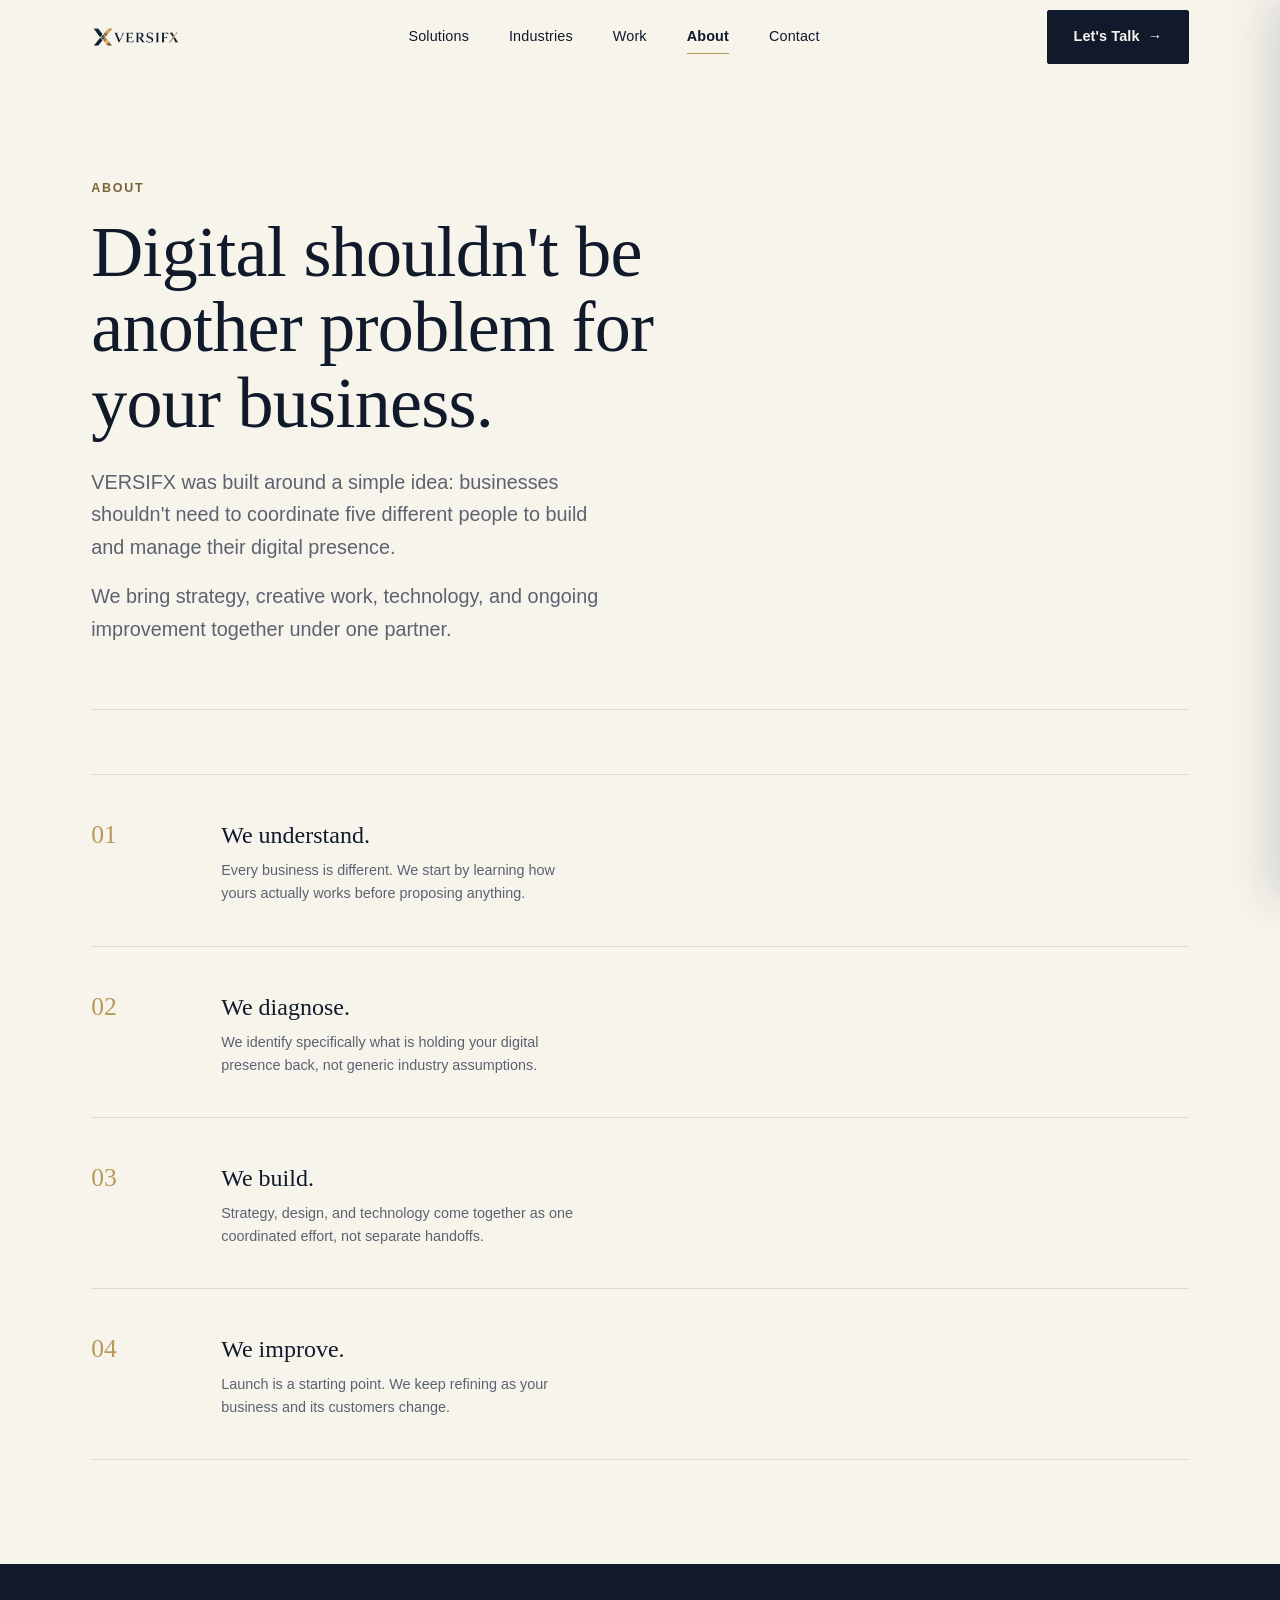
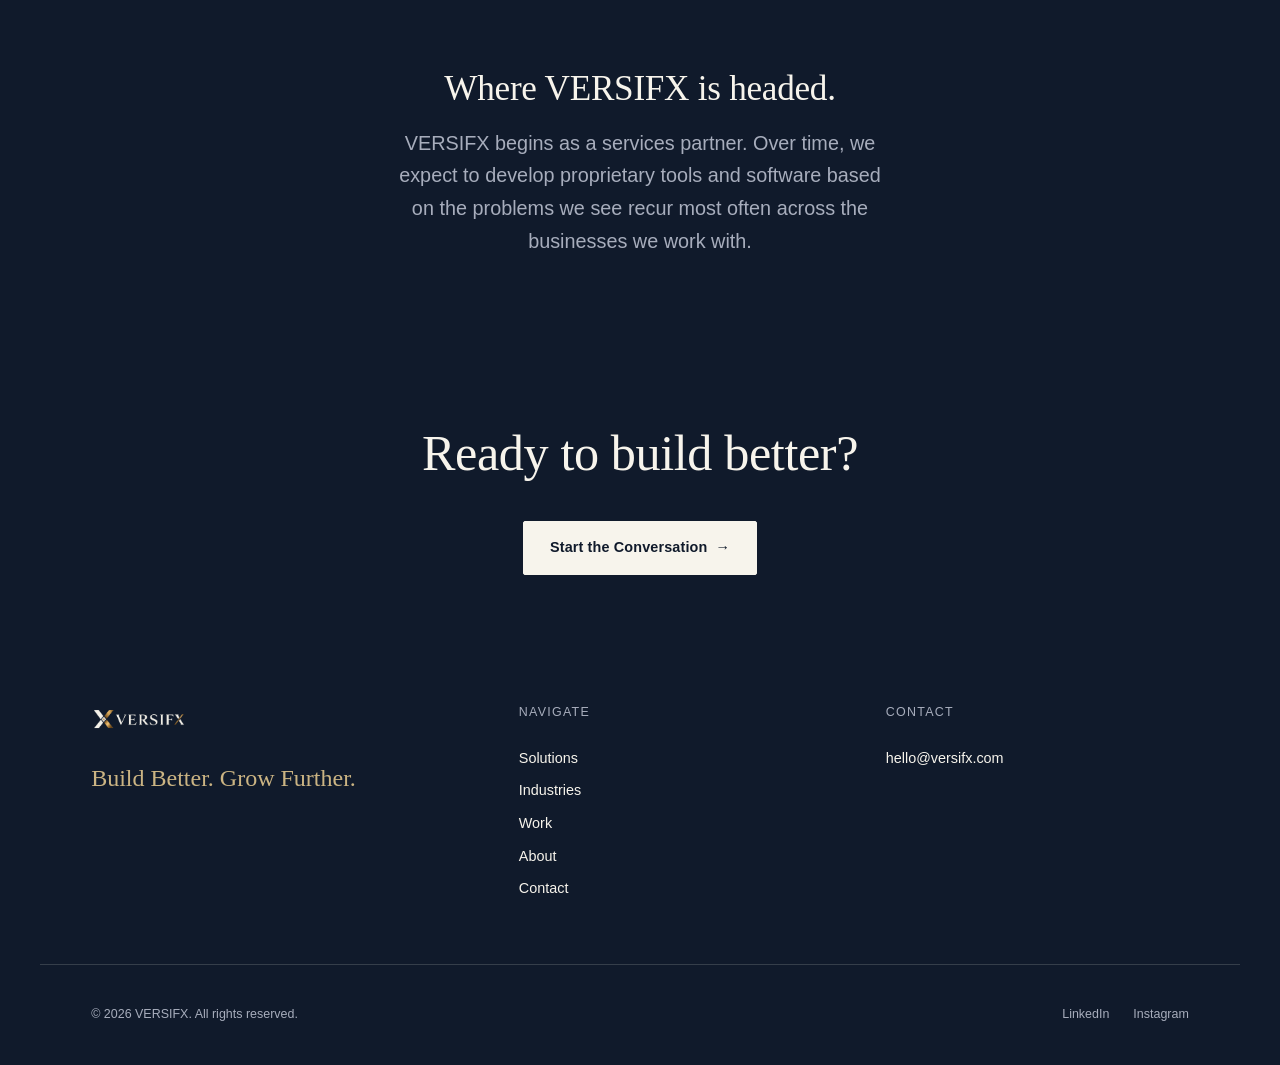
==== about.html @ a4f923c6 "mobile view logo update" ====
<!DOCTYPE html>
<html lang="en">
<head>
<meta charset="UTF-8">
<meta name="viewport" content="width=device-width, initial-scale=1.0">
<title>About — VERSIFX</title>
<meta name="description" content="VERSIFX was built around a simple idea: businesses shouldn't need to coordinate five different people to build and manage their digital presence.">
<link rel="canonical" href="https://www.versifx.com/about.html">
<meta property="og:type" content="website">
<meta property="og:title" content="About — VERSIFX">
<meta property="og:description" content="VERSIFX was built around a simple idea: businesses shouldn't need to coordinate five different people to build and manage their digital presence.">
<meta property="og:image" content="assets/logo/versifx-logo-primary.png">
<link rel="icon" href="assets/logo/favicon-512.png" type="image/png">
<link rel="preload" href="assets/fonts/Manrope-Variable.woff2" as="font" type="font/woff2" crossorigin>
<link rel="preload" href="assets/fonts/CormorantGaramond-Variable.woff2" as="font" type="font/woff2" crossorigin>
<link rel="stylesheet" href="css/global.css">
<link rel="stylesheet" href="css/components.css">
<link rel="stylesheet" href="css/responsive.css">
<script type="application/ld+json">
{
  "@context": "https://schema.org",
  "@graph": [
    {
      "@type": "Organization",
      "@id": "https://www.versifx.com/#organization",
      "name": "VERSIFX",
      "url": "https://www.versifx.com/",
      "logo": "https://www.versifx.com/assets/logo/versifx-logo-primary.png",
      "slogan": "Build Better. Grow Further.",
      "description": "VERSIFX is a digital growth and business solutions company. It helps businesses build a stronger digital presence, attract customers, and create the systems that support sustainable growth.",
      "email": "hello@versifx.com",
      "knowsAbout": [
        "Website design and development",
        "Digital branding",
        "Search visibility",
        "Lead generation",
        "Conversion optimization",
        "Digital strategy",
        "Business automation",
        "Customer systems",
        "Custom software"
      ]
    },
    {
      "@type": "BreadcrumbList",
      "itemListElement": [
        {
          "@type": "ListItem",
          "position": 1,
          "name": "Home",
          "item": "https://www.versifx.com/"
        },
        {
          "@type": "ListItem",
          "position": 2,
          "name": "About",
          "item": "https://www.versifx.com/about.html"
        }
      ]
    }
  ]
}
</script>
</head>
<body>

<a class="skip-link" href="#main">Skip to content</a>

<header class="nav">
  <div class="container nav-inner">
    <a href="index.html" class="nav-logo" aria-label="VERSIFX home">
      <img src="assets/logo/versifx-logo-transparent.png" alt="VERSIFX">
    </a>
    <nav class="nav-links" aria-label="Primary">
      <a href="solutions.html">Solutions</a>
      <a href="industries.html">Industries</a>
      <a href="work.html">Work</a>
      <a href="about.html" aria-current="page">About</a>
      <a href="contact.html">Contact</a>
    </nav>
    <div class="nav-actions">
      <a href="contact.html" class="btn btn-primary">Let's Talk <span class="btn-arrow">→</span></a>
      <button class="nav-toggle" aria-label="Open menu" aria-expanded="false" aria-controls="mobile-menu">
        <span class="nav-toggle-lines" aria-hidden="true"><span></span><span></span></span>
        <span class="nav-toggle-label">Menu</span>
      </button>
    </div>
  </div>
</header>

<div class="mobile-menu-backdrop"></div>
<div class="mobile-menu" id="mobile-menu" aria-hidden="true" inert>
  <div class="mobile-menu-top">
    <img src="assets/logo/versifx-logo-primary.png" alt="VERSIFX" style="height:24px;">
    <button class="mobile-menu-close" aria-label="Close menu">
      <svg viewBox="0 0 24 24" fill="none" stroke="currentColor" stroke-width="1.25" width="20" height="20"><line x1="5" y1="5" x2="19" y2="19"/><line x1="19" y1="5" x2="5" y2="19"/></svg>
    </button>
  </div>
  <span class="eyebrow" style="margin-top:var(--space-lg); display:block;">Navigate</span>
  <nav class="mobile-menu-links" aria-label="Mobile">
    <a href="solutions.html">Solutions</a>
    <a href="industries.html">Industries</a>
    <a href="work.html">Work</a>
    <a href="about.html">About</a>
    <a href="contact.html">Contact</a>
  </nav>
  <div class="mobile-menu-foot">hello@versifx.com</div>
</div>

<main id="main">

  <section class="section section--light" style="padding-bottom:var(--space-lg);">
    <div class="container">
      <p class="eyebrow">About</p>
      <h1 class="h1" style="margin-top:1rem; max-width:18ch;">Digital shouldn't be another problem for your business.</h1>
      <p class="lede" style="margin-top:1.5rem; font-size:var(--fs-body-lg);">VERSIFX was built around a simple idea: businesses shouldn't need to coordinate five different people to build and manage their digital presence.</p>
      <p class="lede" style="margin-top:1rem;">We bring strategy, creative work, technology, and ongoing improvement together under one partner.</p>
    </div>
  </section>

  <section class="section section--light" style="padding-top:0;" data-reveal>
    <div class="container">
      <hr class="divider" style="margin-bottom:var(--space-lg);">
      <div class="method-steps">
        <div class="method-step">
          <span class="method-step-num">01</span>
          <div>
            <div class="method-step-title">We understand.</div>
            <p class="method-step-desc">Every business is different. We start by learning how yours actually works before proposing anything.</p>
          </div>
        </div>
        <div class="method-step">
          <span class="method-step-num">02</span>
          <div>
            <div class="method-step-title">We diagnose.</div>
            <p class="method-step-desc">We identify specifically what is holding your digital presence back, not generic industry assumptions.</p>
          </div>
        </div>
        <div class="method-step">
          <span class="method-step-num">03</span>
          <div>
            <div class="method-step-title">We build.</div>
            <p class="method-step-desc">Strategy, design, and technology come together as one coordinated effort, not separate handoffs.</p>
          </div>
        </div>
        <div class="method-step">
          <span class="method-step-num">04</span>
          <div>
            <div class="method-step-title">We improve.</div>
            <p class="method-step-desc">Launch is a starting point. We keep refining as your business and its customers change.</p>
          </div>
        </div>
      </div>
    </div>
  </section>

  <section class="section section--dark" data-reveal>
    <div class="container--narrow" style="text-align:center;">
      <h2 class="h3">Where VERSIFX is headed.</h2>
      <p class="lede" style="margin-inline:auto; margin-top:1rem;">VERSIFX begins as a services partner. Over time, we expect to develop proprietary tools and software based on the problems we see recur most often across the businesses we work with.</p>
    </div>
  </section>

  <section class="cta-band" data-reveal>
    <div class="container">
      <h2 class="h2">Ready to build better?</h2>
      <div class="cta-band-actions">
        <a href="contact.html" class="btn btn-on-dark">Start the Conversation <span class="btn-arrow">→</span></a>
      </div>
    </div>
  </section>

</main>

<footer class="footer">
  <div class="container footer-top">
    <div class="footer-brand">
      <img src="assets/logo/versifx-logo-reverse.png" alt="VERSIFX">
      <p class="footer-tagline">Build Better. Grow Further.</p>
    </div>
    <div>
      <div class="footer-heading">Navigate</div>
      <nav class="footer-links" aria-label="Footer">
        <a href="solutions.html">Solutions</a>
        <a href="industries.html">Industries</a>
        <a href="work.html">Work</a>
        <a href="about.html">About</a>
        <a href="contact.html">Contact</a>
      </nav>
    </div>
    <div>
      <div class="footer-heading">Contact</div>
      <div class="footer-links">
        <a href="mailto:hello@versifx.com">hello@versifx.com</a>
      </div>
    </div>
  </div>
  <div class="container footer-bottom">
    <span>© <span data-year>2026</span> VERSIFX. All rights reserved.</span>
    <div class="footer-social">
      <span aria-hidden="true">LinkedIn</span>
      <span aria-hidden="true">Instagram</span>
    </div>
  </div>
</footer>

<script src="js/main.js"></script>
</body>
</html>
---- css/global.css ----
/* =========================================================
   VERSIFX — GLOBAL DESIGN SYSTEM
   ========================================================= */

/* ---------------------------------------------------------
   TYPE
   Cormorant Garamond + Manrope load via the Google Fonts
   <link> already placed in the <head> of every page.

   NOTE: this file previously declared local @font-face rules
   pointing at assets/fonts/*.woff2, but those files were never
   added to the repo (404) — and because those rules were
   declared AFTER the Google Fonts <link>, they silently won
   the font match and broke both typefaces sitewide (falling
   back to Times New Roman / system sans). Removed until real
   self-hosted font files are added — see README "Before going
   live" checklist.
   --------------------------------------------------------- */

:root {
  /* ---- Brand color system ---- */
  --color-navy: #101A2B;
  --color-navy-soft: #17233A;
  --color-ivory: #F7F4EC;
  --color-charcoal: #252A31;
  --color-stone: #DDD8CC;
  --color-gold: #B79A5B;
  --color-gold-soft: #CBB483;
  /* Deeper gold for text/icons/UI accents on light backgrounds — the base
     --color-gold reads clearly on navy (6.5:1) but falls to ~2.5:1 on
     ivory/stone, below WCAG AA. Use this any time gold sits on a light
     section; --color-gold remains correct for dark sections. */
  --color-gold-ink: #786335;
  --color-white: #FFFFFF;

  /* ---- Functional aliases ---- */
  --bg-page: var(--color-ivory);
  --bg-inverse: var(--color-navy);
  --text-primary: var(--color-navy);
  --text-inverse: var(--color-ivory);
  --text-muted: #5B6270;
  --text-muted-inverse: #A7ADBC;
  --border-soft: rgba(16, 26, 43, 0.12);
  --border-inverse: rgba(247, 244, 236, 0.16);

  /* ---- Typography ---- */
  --font-display: "Cormorant Garamond", "Times New Roman", serif;
  --font-ui: "Manrope", -apple-system, BlinkMacSystemFont, "Segoe UI", sans-serif;

  /* ---- Type scale ---- */
  --fs-2xl: clamp(2.75rem, 2.1rem + 3vw, 5rem);
  --fs-xl: clamp(2.1rem, 1.7rem + 1.8vw, 3.4rem);
  --fs-lg: clamp(1.65rem, 1.4rem + 1vw, 2.35rem);
  --fs-md: clamp(1.25rem, 1.1rem + 0.5vw, 1.55rem);
  --fs-body-lg: clamp(1.08rem, 1rem + 0.3vw, 1.25rem);
  --fs-body: 1rem;
  --fs-sm: 0.9rem;
  --fs-xs: 0.78rem;

  /* ---- Spacing scale ---- */
  --space-3xs: 0.375rem;
  --space-2xs: 0.625rem;
  --space-xs: 1rem;
  --space-sm: 1.5rem;
  --space-md: 2.5rem;
  --space-lg: 4rem;
  --space-xl: 6.5rem;
  --space-2xl: 9rem;

  /* ---- Layout ---- */
  --container-max: 1200px;
  --container-narrow: 760px;
  --container-pad: clamp(1.5rem, 4vw, 3.5rem);

  /* ---- Radius & borders ---- */
  --radius-sm: 2px;
  --radius-md: 4px;
  --border-thin: 1px solid var(--border-soft);

  /* ---- Motion ---- */
  --ease-standard: cubic-bezier(0.22, 0.61, 0.36, 1);
  --duration-fast: 180ms;
  --duration-med: 420ms;
  --duration-slow: 700ms;
}

/* =========================================================
   RESET
   ========================================================= */

*, *::before, *::after { box-sizing: border-box; }

html {
  -webkit-text-size-adjust: 100%;
  scroll-behavior: smooth;
}

@media (prefers-reduced-motion: reduce) {
  html { scroll-behavior: auto; }
  *, *::before, *::after {
    animation-duration: 0.001ms !important;
    animation-iteration-count: 1 !important;
    transition-duration: 0.001ms !important;
    scroll-behavior: auto !important;
  }
}

body {
  margin: 0;
  background: var(--bg-page);
  color: var(--text-primary);
  font-family: var(--font-ui);
  font-size: var(--fs-body);
  line-height: 1.6;
  -webkit-font-smoothing: antialiased;
  overflow-x: hidden;
}

img, svg { display: block; max-width: 100%; }

a { color: inherit; text-decoration: none; }

ul, ol { margin: 0; padding: 0; list-style: none; }

button { font-family: inherit; cursor: pointer; }

input, textarea, select { font-family: inherit; font-size: inherit; }

h1, h2, h3, h4, h5, h6 { margin: 0; font-weight: 500; }

p { margin: 0; }

/* Visible keyboard focus */
a:focus-visible,
button:focus-visible,
input:focus-visible,
textarea:focus-visible,
select:focus-visible {
  outline: 2px solid var(--color-gold-ink);
  outline-offset: 3px;
}

.section--dark :focus-visible,
.footer :focus-visible,
.mobile-menu :focus-visible,
.cta-band :focus-visible {
  outline-color: var(--color-gold);
}

/* Skip link */
.skip-link {
  position: absolute;
  left: -9999px;
  top: 0;
  z-index: 999;
  background: var(--color-navy);
  color: var(--color-ivory);
  padding: 0.75rem 1.25rem;
  font-family: var(--font-ui);
  font-size: var(--fs-sm);
}
.skip-link:focus {
  left: var(--space-xs);
  top: var(--space-xs);
}

/* =========================================================
   TYPOGRAPHY UTILITIES
   ========================================================= */

.font-display {
  font-family: var(--font-display);
  font-weight: 500;
  letter-spacing: 0.005em;
}

.eyebrow {
  font-family: var(--font-ui);
  font-size: var(--fs-xs);
  font-weight: 600;
  letter-spacing: 0.14em;
  text-transform: uppercase;
  color: var(--color-gold-ink);
}

.section--dark .eyebrow { color: var(--color-gold); }

h1, .h1 {
  font-family: var(--font-display);
  font-weight: 500;
  font-size: var(--fs-2xl);
  line-height: 1.05;
  letter-spacing: -0.01em;
}

h2, .h2 {
  font-family: var(--font-display);
  font-weight: 500;
  font-size: var(--fs-xl);
  line-height: 1.1;
  letter-spacing: -0.008em;
}

h3, .h3 {
  font-family: var(--font-display);
  font-weight: 500;
  font-size: var(--fs-lg);
  line-height: 1.2;
}

h4, .h4 {
  font-family: var(--font-ui);
  font-weight: 700;
  font-size: var(--fs-body);
  letter-spacing: 0.01em;
}

.lede {
  font-size: var(--fs-body-lg);
  color: var(--text-muted);
  max-width: 46ch;
  line-height: 1.65;
}

.section--dark .lede { color: var(--text-muted-inverse); }

/* =========================================================
   LAYOUT PRIMITIVES
   ========================================================= */

.container {
  max-width: var(--container-max);
  margin-inline: auto;
  padding-inline: var(--container-pad);
}

.container--narrow {
  max-width: var(--container-narrow);
  margin-inline: auto;
  padding-inline: var(--container-pad);
}

.section {
  padding-block: var(--space-xl);
}

.section--tight { padding-block: var(--space-lg); }

.section--light {
  background: var(--color-ivory);
  color: var(--color-navy);
}

.section--dark {
  background: var(--color-navy);
  color: var(--color-ivory);
}

.section--stone {
  background: var(--color-stone);
  color: var(--color-navy);
}

.section-head {
  max-width: 640px;
  margin-bottom: var(--space-lg);
}

.section-head--center {
  margin-inline: auto;
  text-align: center;
}

.divider {
  border: none;
  border-top: 1px solid var(--border-soft);
  margin: 0;
}

.section--dark .divider,
.section--dark .divider-hr { border-top-color: var(--border-inverse); }

/* Grid helpers */
.grid {
  display: grid;
  gap: var(--space-md);
}

.grid-2 { grid-template-columns: repeat(2, 1fr); }
.grid-3 { grid-template-columns: repeat(3, 1fr); }
.grid-6 { grid-template-columns: repeat(6, 1fr); }

@media (max-width: 900px) {
  .grid-3 { grid-template-columns: repeat(2, 1fr); }
  .grid-6 { grid-template-columns: repeat(3, 1fr); }
}

@media (max-width: 620px) {
  .grid-2, .grid-3, .grid-6 { grid-template-columns: 1fr; }
}

/* Scroll reveal */
[data-reveal] {
  opacity: 0;
  transform: translateY(14px);
  transition: opacity var(--duration-slow) var(--ease-standard),
              transform var(--duration-slow) var(--ease-standard);
}
[data-reveal].is-visible {
  opacity: 1;
  transform: translateY(0);
}

/* Visually hidden (a11y) */
.visually-hidden {
  position: absolute;
  width: 1px; height: 1px;
  padding: 0; margin: -1px;
  overflow: hidden;
  clip: rect(0,0,0,0);
  white-space: nowrap;
  border: 0;
}
---- css/components.css ----
/* =========================================================
   VERSIFX — COMPONENTS
   ========================================================= */

/* ---------------------------------------------------------
   NAVIGATION
   --------------------------------------------------------- */

.nav {
  position: sticky;
  top: 0;
  z-index: 100;
  background: rgba(247, 244, 236, 0.92);
  backdrop-filter: blur(10px);
  border-bottom: 1px solid transparent;
  transition: border-color var(--duration-fast) var(--ease-standard),
              box-shadow var(--duration-fast) var(--ease-standard);
}

.nav.is-scrolled {
  border-bottom-color: var(--border-soft);
  box-shadow: 0 8px 24px -20px rgba(16, 26, 43, 0.4);
}

.nav-inner {
  display: flex;
  align-items: center;
  justify-content: space-between;
  padding-block: var(--space-2xs);
}

.nav-logo {
  display: flex;
  align-items: center;
  gap: 0.6rem;
}

.nav-logo img {
  height: 30px;
  width: auto;
}

.nav-links {
  display: flex;
  align-items: center;
  gap: var(--space-md);
}

.nav-links a {
  font-size: var(--fs-sm);
  font-weight: 500;
  letter-spacing: 0.01em;
  color: var(--text-primary);
  position: relative;
  padding-block: 0.3rem;
}

.nav-links a::after {
  content: "";
  position: absolute;
  left: 0; right: 100%;
  bottom: -1px;
  height: 1px;
  background: var(--color-gold);
  transition: right var(--duration-med) var(--ease-standard);
}

.nav-links a:hover::after,
.nav-links a[aria-current="page"]::after {
  right: 0;
}

.nav-links a[aria-current="page"] { color: var(--color-navy); font-weight: 700; }

.nav-actions { display: flex; align-items: center; gap: var(--space-sm); }

.nav-toggle {
  display: none;
  align-items: center;
  gap: 0.55rem;
  background: none;
  border: none;
  padding: 0.4rem 0.2rem;
  color: var(--color-navy);
}

.nav-toggle-lines {
  display: inline-flex;
  flex-direction: column;
  justify-content: center;
  gap: 6px;
  width: 20px;
}

.nav-toggle-lines span {
  display: block;
  height: 1.5px;
  background: currentColor;
  transition: transform var(--duration-med) var(--ease-standard);
}

.nav-toggle[aria-expanded="true"] .nav-toggle-lines span:first-child {
  transform: translateY(3.75px) rotate(45deg);
}
.nav-toggle[aria-expanded="true"] .nav-toggle-lines span:last-child {
  transform: translateY(-3.75px) rotate(-45deg);
}

.nav-toggle-label {
  font-family: var(--font-ui);
  font-size: var(--fs-xs);
  font-weight: 600;
  letter-spacing: 0.12em;
  text-transform: uppercase;
}

.mobile-menu-backdrop {
  position: fixed;
  inset: 0;
  z-index: 190;
  background: rgba(16, 26, 43, 0.4);
  opacity: 0;
  pointer-events: none;
  transition: opacity var(--duration-med) var(--ease-standard);
}

.mobile-menu-backdrop.is-open {
  opacity: 1;
  pointer-events: auto;
}

.mobile-menu {
  display: flex;
  flex-direction: column;
  position: fixed;
  top: 0;
  right: 0;
  bottom: 0;
  width: min(84vw, 380px);
  z-index: 200;
  background: var(--color-ivory);
  color: var(--color-navy);
  padding: var(--space-md) var(--space-sm);
  box-shadow: -12px 0 40px rgba(16, 26, 43, 0.14);
  transform: translateX(100%);
  transition: transform var(--duration-med) var(--ease-standard);
}

.mobile-menu.is-open { transform: translateX(0); }

.mobile-menu-top {
  display: flex;
  align-items: center;
  justify-content: space-between;
}

.mobile-menu-top img { height: 24px; }

.mobile-menu-close {
  background: none;
  border: none;
  color: var(--color-navy);
  padding: 0.4rem;
}

.mobile-menu-links {
  display: flex;
  flex-direction: column;
  margin-top: var(--space-xs);
}

.mobile-menu-links a {
  font-family: var(--font-display);
  font-size: 1.6rem;
  font-weight: 500;
  padding-block: var(--space-2xs) var(--space-sm);
  border-bottom: var(--border-thin);
}

.mobile-menu-links a:last-child { border-bottom: none; }

.mobile-menu-foot {
  margin-top: auto;
  padding-top: var(--space-md);
  border-top: 1px solid var(--border-soft);
  font-size: var(--fs-sm);
  color: var(--text-muted);
}

/* ---------------------------------------------------------
   BUTTONS
   --------------------------------------------------------- */

.btn {
  display: inline-flex;
  align-items: center;
  gap: 0.5rem;
  padding: 0.9rem 1.6rem;
  font-size: var(--fs-sm);
  font-weight: 600;
  letter-spacing: 0.01em;
  border-radius: var(--radius-sm);
  border: 1px solid transparent;
  transition: transform var(--duration-fast) var(--ease-standard),
              background var(--duration-fast) var(--ease-standard),
              color var(--duration-fast) var(--ease-standard),
              border-color var(--duration-fast) var(--ease-standard);
  white-space: nowrap;
}

.btn:hover { transform: translateY(-1px); }

.btn-arrow {
  transition: transform var(--duration-fast) var(--ease-standard);
}
.btn:hover .btn-arrow { transform: translateX(3px); }

.btn-primary {
  background: var(--color-navy);
  color: var(--color-ivory);
  border-color: var(--color-navy);
}
.btn-primary:hover { background: var(--color-navy-soft); }

.btn-secondary {
  background: transparent;
  color: var(--color-navy);
  border-color: var(--color-navy);
}
.btn-secondary:hover { background: var(--color-navy); color: var(--color-ivory); }

.btn-on-dark {
  background: var(--color-ivory);
  color: var(--color-navy);
  border-color: var(--color-ivory);
}
.btn-on-dark:hover { background: var(--color-gold-soft); border-color: var(--color-gold-soft); }

.btn-ghost-on-dark {
  background: transparent;
  color: var(--color-ivory);
  border-color: var(--border-inverse);
}
.btn-ghost-on-dark:hover { border-color: var(--color-gold); color: var(--color-gold-soft); }

/* ---------------------------------------------------------
   BADGES / LABELS
   --------------------------------------------------------- */

.badge {
  display: inline-block;
  font-size: var(--fs-xs);
  font-weight: 700;
  letter-spacing: 0.09em;
  text-transform: uppercase;
  padding: 0.35rem 0.7rem;
  border: 1px solid var(--color-gold-ink);
  color: var(--color-navy);
  border-radius: var(--radius-sm);
}

.badge--concept {
  border-color: var(--color-gold-ink);
  color: var(--color-gold-ink);
  background: rgba(183, 154, 91, 0.08);
}

/* ---------------------------------------------------------
   CARDS
   --------------------------------------------------------- */

.card {
  padding: var(--space-md);
  border: var(--border-thin);
  background: var(--color-ivory);
  transition: border-color var(--duration-fast) var(--ease-standard);
}

.card:hover { border-color: var(--color-gold-ink); }

.card-index {
  font-family: var(--font-display);
  font-size: 1.6rem;
  color: var(--color-gold-ink);
  margin-bottom: var(--space-sm);
}

.service-card { display: flex; flex-direction: column; gap: 0.75rem; }

.service-card ul { display: flex; flex-direction: column; gap: 0.4rem; margin-top: 0.5rem; }

.service-card li {
  font-size: var(--fs-sm);
  color: var(--text-muted);
  padding-left: 1rem;
  position: relative;
}

.service-card li::before {
  content: "";
  position: absolute;
  left: 0; top: 0.55em;
  width: 5px; height: 1px;
  background: var(--color-gold);
}

.industry-card {
  padding: var(--space-lg) var(--space-md);
  border: var(--border-thin);
  display: flex;
  align-items: center;
  gap: var(--space-sm);
  transition: background var(--duration-fast) var(--ease-standard);
}

.industry-card:hover { background: rgba(183, 154, 91, 0.06); }

.industry-card-mark {
  width: 12px;
  height: 12px;
  border: 1.5px solid var(--color-gold);
  transform: rotate(45deg);
  flex-shrink: 0;
  transition: background var(--duration-fast) var(--ease-standard);
}

.industry-card:hover .industry-card-mark { background: var(--color-gold); }

.industry-card-name { font-family: var(--font-display); font-size: 1.6rem; flex: 1; }

.industry-card-arrow { color: var(--color-gold); transition: transform var(--duration-fast) var(--ease-standard); }

.industry-card:hover .industry-card-arrow { transform: translateX(3px); }

.work-head {
  display: flex;
  align-items: flex-end;
  justify-content: space-between;
  gap: var(--space-sm);
  max-width: none;
}

.hero-grid {
  display: grid;
  grid-template-columns: 1.1fr 0.9fr;
  gap: var(--space-lg);
  align-items: center;
}

.contact-grid {
  grid-template-columns: 1fr 1fr;
  gap: var(--space-lg);
  align-items: start;
}

.work-detail-grid {
  grid-template-columns: 1fr 1fr;
  gap: var(--space-lg);
  align-items: start;
}

/* Portfolio / work cards */
.work-card {
  border: var(--border-thin);
  overflow: hidden;
  display: flex;
  flex-direction: column;
}

/* Placeholder imagery treatment — stands in for photography that has not
   been shot yet. Built from the brand's own V/X geometry (mark watermark +
   diamond corner accent) rather than a flat block, so an empty slot still
   reads as intentional. Swap for a real photograph by replacing this
   background with an <img>; see README "Imagery placeholder & photography
   guidelines" for exact aspect ratio, crop, and treatment rules per slot. */
.work-card-media {
  aspect-ratio: 16 / 10;
  background: linear-gradient(135deg, var(--color-navy) 0%, var(--color-navy-soft) 55%, var(--color-charcoal) 100%);
  position: relative;
  overflow: hidden;
  display: flex;
  align-items: flex-end;
  padding: var(--space-sm);
}

.work-card-media::before {
  content: "";
  position: absolute;
  inset: 0;
  background-image: url("../assets/logo/versifx-mark-reverse.png");
  background-repeat: no-repeat;
  background-position: 112% 60%;
  background-size: 58% auto;
  opacity: 0.16;
  z-index: 0;
}

.work-card-media::after {
  content: "";
  position: absolute;
  left: var(--space-sm);
  top: var(--space-sm);
  width: 12px;
  height: 12px;
  border: 1.5px solid rgba(203, 180, 131, 0.55);
  transform: rotate(45deg);
  z-index: 0;
}

.work-card-media .badge--concept {
  position: relative;
  z-index: 1;
  background: rgba(247, 244, 236, 0.95);
}

.work-card-body {
  padding: var(--space-md);
  display: flex;
  flex-direction: column;
  gap: 0.6rem;
}

.work-card-tag {
  font-size: var(--fs-xs);
  letter-spacing: 0.08em;
  text-transform: uppercase;
  color: var(--text-muted);
}

/* Problem grid items */
.problem-item {
  padding: var(--space-sm) 0;
  border-top: var(--border-thin);
  font-size: var(--fs-body-lg);
  font-family: var(--font-display);
}

.problem-item:last-child { border-bottom: var(--border-thin); }

/* Pillars */
.pillar {
  display: grid;
  grid-template-columns: 0.9fr 1.1fr;
  gap: var(--space-lg);
  align-items: start;
  padding-block: var(--space-lg);
}

.pillar:not(:last-child) { border-bottom: var(--border-thin); }

.pillar-label { color: var(--color-gold); font-size: var(--fs-xs); letter-spacing: 0.14em; text-transform: uppercase; font-weight: 700; }

.pillar-title { margin-top: 0.4rem; }

.pillar-claim { font-family: var(--font-display); font-size: var(--fs-md); margin-top: var(--space-xs); max-width: 22ch; }

.pillar-services {
  display: grid;
  grid-template-columns: repeat(2, 1fr);
  gap: 0.75rem 1.5rem;
}

.pillar-services li {
  font-size: var(--fs-sm);
  padding: 0.6rem 0;
  border-top: var(--border-thin);
  color: var(--text-muted);
}

/* Method steps */
.method-steps { display: flex; flex-direction: column; }

.method-step {
  display: grid;
  grid-template-columns: 90px 1fr;
  gap: var(--space-md);
  padding-block: var(--space-md);
  border-top: var(--border-thin);
  align-items: baseline;
}

.method-step:last-child { border-bottom: var(--border-thin); }

.method-step-num {
  font-family: var(--font-display);
  font-size: 1.6rem;
  color: var(--color-gold);
}

.method-step-title { font-family: var(--font-display); font-size: var(--fs-md); margin-bottom: 0.3rem; }

.method-step-desc { color: var(--text-muted-inverse); font-size: var(--fs-sm); max-width: 46ch; }

.section--light .method-step-desc { color: var(--text-muted); }

/* Principles (why versifx) */
.principle {
  padding-top: var(--space-sm);
  border-top: var(--border-thin);
}

.principle-title { margin-bottom: 0.5rem; }

.principle-desc { color: var(--text-muted); font-size: var(--fs-sm); max-width: 40ch; }

/* ---------------------------------------------------------
   CTA BAND
   --------------------------------------------------------- */

.cta-band {
  background: var(--color-navy);
  color: var(--color-ivory);
  padding-block: var(--space-lg);
  text-align: center;
}

.cta-band .h2 { max-width: 20ch; margin-inline: auto; }

.cta-band-actions {
  margin-top: var(--space-md);
  display: flex;
  justify-content: center;
  gap: var(--space-sm);
}

/* ---------------------------------------------------------
   FORMS
   --------------------------------------------------------- */

.form-row { display: grid; gap: var(--space-sm); }

.form-row--split { grid-template-columns: 1fr 1fr; }

.field { display: flex; flex-direction: column; gap: 0.5rem; margin-bottom: var(--space-sm); }

.field label {
  font-size: var(--fs-xs);
  letter-spacing: 0.08em;
  text-transform: uppercase;
  font-weight: 700;
  color: var(--text-muted);
}

.field input,
.field select,
.field textarea {
  background: transparent;
  border: none;
  border-bottom: 1px solid var(--border-soft);
  padding: 0.7rem 0.1rem;
  color: var(--text-primary);
  transition: border-color var(--duration-fast) var(--ease-standard);
}

.field input:focus,
.field select:focus,
.field textarea:focus {
  border-bottom-color: var(--color-gold);
  outline: none;
}

.field textarea { resize: vertical; min-height: 110px; }

.form-note { font-size: var(--fs-xs); color: var(--text-muted); margin-top: var(--space-sm); }

/* ---------------------------------------------------------
   FOOTER
   --------------------------------------------------------- */

.footer {
  background: var(--color-navy);
  color: var(--color-ivory);
  padding-block: var(--space-lg) var(--space-md);
}

.footer-top {
  display: grid;
  grid-template-columns: 1.2fr 1fr 1fr;
  gap: var(--space-lg);
  padding-bottom: var(--space-lg);
  border-bottom: 1px solid var(--border-inverse);
}

.footer-brand img { height: 32px; margin-bottom: var(--space-sm); }

.footer-tagline {
  font-family: var(--font-display);
  font-size: var(--fs-md);
  color: var(--color-gold-soft);
  max-width: 24ch;
}

.footer-heading {
  font-size: var(--fs-xs);
  letter-spacing: 0.1em;
  text-transform: uppercase;
  color: var(--text-muted-inverse);
  margin-bottom: var(--space-sm);
}

.footer-links { display: flex; flex-direction: column; gap: 0.6rem; }

.footer-links a { font-size: var(--fs-sm); color: var(--color-ivory); }
.footer-links a:hover { color: var(--color-gold-soft); }

.footer-bottom {
  display: flex;
  align-items: center;
  justify-content: space-between;
  padding-top: var(--space-md);
  font-size: var(--fs-xs);
  color: var(--text-muted-inverse);
}

.footer-social { display: flex; gap: var(--space-sm); }

/* ---------------------------------------------------------
   VX MOTIF (subtle brand geometry)
   --------------------------------------------------------- */

.vx-motif {
  position: absolute;
  pointer-events: none;
  opacity: 0.5;
}

.vx-diamond {
  width: 10px; height: 10px;
  border: 1px solid var(--color-gold);
  transform: rotate(45deg);
}
/* ---------------------------------------------------------
   FAQ (AEO-friendly, native <details>/<summary>, no JS)
   --------------------------------------------------------- */

.faq-list {
  border-top: var(--border-thin);
}

.faq-item {
  border-bottom: var(--border-thin);
  padding-block: var(--space-sm);
}

.faq-item summary {
  cursor: pointer;
  list-style: none;
  display: flex;
  align-items: center;
  justify-content: space-between;
  gap: var(--space-sm);
}

.faq-item summary::-webkit-details-marker { display: none; }

.faq-item summary::after {
  content: "+";
  flex-shrink: 0;
  font-family: var(--font-ui);
  font-weight: 400;
  font-size: 1.4rem;
  color: var(--color-gold-ink);
  transition: transform var(--duration-fast) var(--ease-standard);
}

.faq-item[open] summary::after {
  content: "−";
}

.faq-item summary:focus-visible {
  outline: 2px solid var(--color-gold-ink);
  outline-offset: 4px;
}
---- css/responsive.css ----
/* =========================================================
   VERSIFX — RESPONSIVE
   ========================================================= */

/* ---------- Laptop / small desktop ---------- */
@media (max-width: 1080px) {
  :root {
    --space-xl: 5rem;
    --space-2xl: 6.5rem;
  }

  .pillar {
    grid-template-columns: 1fr;
    gap: var(--space-sm);
  }

  .footer-top {
    grid-template-columns: 1.2fr 1fr 1fr;
    gap: var(--space-md);
  }
}

/* ---------- Tablet ---------- */
@media (max-width: 900px) {
  .nav-links { display: none; }
  .nav-actions .btn-primary { display: none; }
  .nav-toggle { display: inline-flex; }

  .hero-grid { grid-template-columns: 1fr; }

  .footer-top {
    grid-template-columns: 1fr 1fr;
  }

  .form-row--split { grid-template-columns: 1fr; }

  .method-step { grid-template-columns: 60px 1fr; }

  .work-detail-grid { grid-template-columns: 1fr; }
  .contact-grid { grid-template-columns: 1fr; }
  .work-head { flex-direction: column; align-items: flex-start; }
}

/* ---------- Mobile ---------- */
@media (max-width: 620px) {
  :root {
    --space-lg: 3rem;
    --space-xl: 3.75rem;
    --space-2xl: 4.5rem;
  }

  .container, .container--narrow {
    padding-inline: 1.25rem;
  }

  h1, .h1 { line-height: 1.08; }

  .cta-band-actions {
    flex-direction: column;
    align-items: stretch;
  }

  .cta-band-actions .btn { justify-content: center; }

  .footer-top {
    grid-template-columns: 1fr;
    gap: var(--space-lg);
  }

  .footer-bottom {
    flex-direction: column;
    gap: var(--space-sm);
    align-items: flex-start;
  }

  .pillar-services { grid-template-columns: 1fr; }

  .work-card-media { padding: var(--space-xs); }

  .mobile-menu-links a { font-size: 1.6rem; }
}

/* ---------- Very small ---------- */
@media (max-width: 380px) {
  :root { --fs-2xl: 2.5rem; }
  .btn { padding: 0.85rem 1.3rem; font-size: 0.85rem; }
}
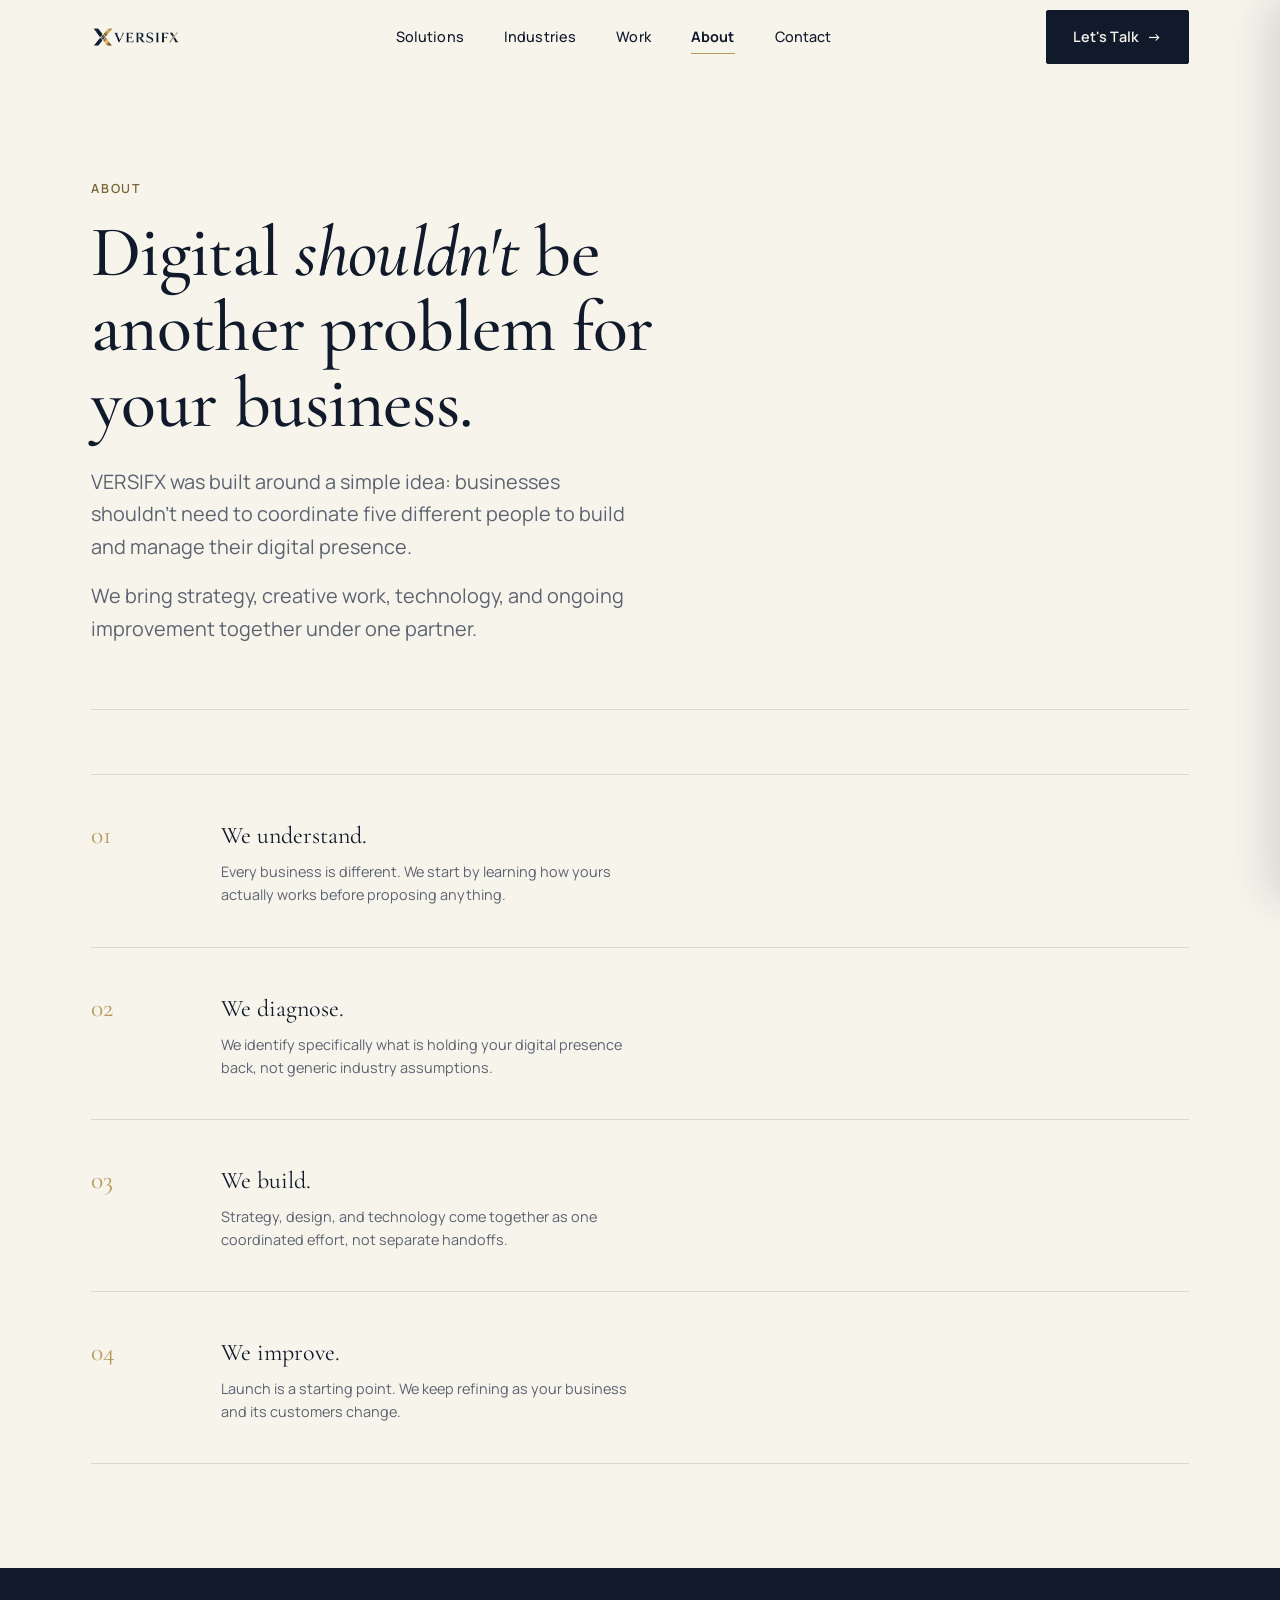
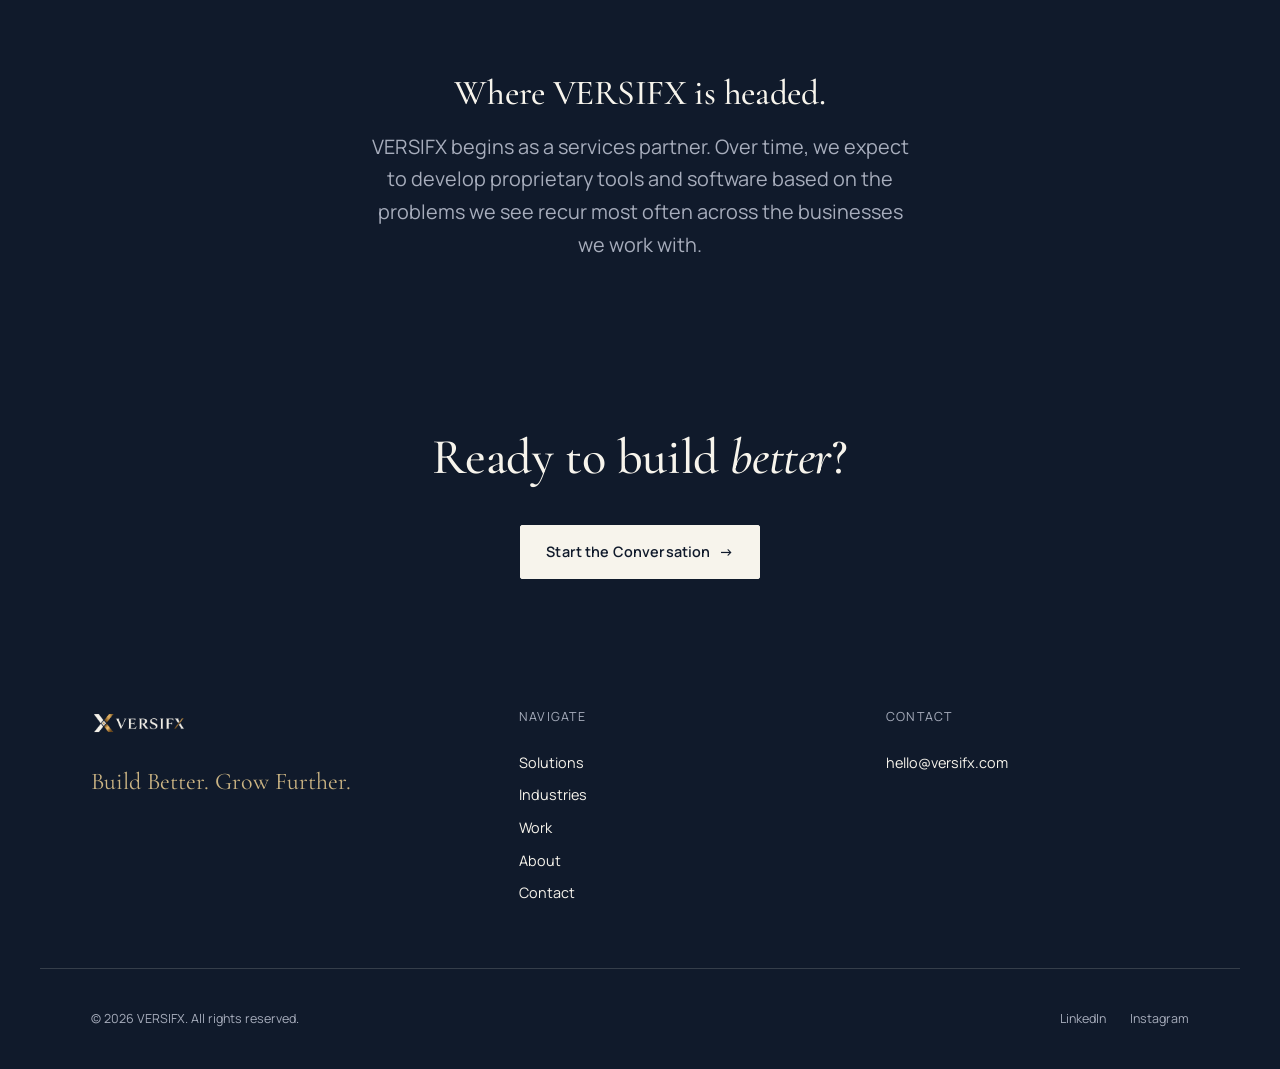
==== commit 5a708586: "font Update" ====
--- a/about.html
+++ b/about.html
@@ -11,8 +11,9 @@
 <meta property="og:description" content="VERSIFX was built around a simple idea: businesses shouldn't need to coordinate five different people to build and manage their digital presence.">
 <meta property="og:image" content="assets/logo/versifx-logo-primary.png">
 <link rel="icon" href="assets/logo/favicon-512.png" type="image/png">
-<link rel="preload" href="assets/fonts/Manrope-Variable.woff2" as="font" type="font/woff2" crossorigin>
-<link rel="preload" href="assets/fonts/CormorantGaramond-Variable.woff2" as="font" type="font/woff2" crossorigin>
+<link rel="preconnect" href="https://fonts.googleapis.com">
+<link rel="preconnect" href="https://fonts.gstatic.com" crossorigin>
+<link href="https://fonts.googleapis.com/css2?family=Cormorant+Garamond:ital,wght@0,400;0,500;0,600;1,400;1,500;1,600&family=Manrope:wght@400;500;600;700&display=swap" rel="stylesheet">
 <link rel="stylesheet" href="css/global.css">
 <link rel="stylesheet" href="css/components.css">
 <link rel="stylesheet" href="css/responsive.css">
@@ -91,7 +92,7 @@
 <div class="mobile-menu-backdrop"></div>
 <div class="mobile-menu" id="mobile-menu" aria-hidden="true" inert>
   <div class="mobile-menu-top">
-    <img src="assets/logo/versifx-logo-primary.png" alt="VERSIFX" style="height:24px;">
+    <img src="assets/logo/versifx-mark-transparent.png" alt="VERSIFX" style="height:24px;">
     <button class="mobile-menu-close" aria-label="Close menu">
       <svg viewBox="0 0 24 24" fill="none" stroke="currentColor" stroke-width="1.25" width="20" height="20"><line x1="5" y1="5" x2="19" y2="19"/><line x1="19" y1="5" x2="5" y2="19"/></svg>
     </button>
@@ -112,7 +113,7 @@
   <section class="section section--light" style="padding-bottom:var(--space-lg);">
     <div class="container">
       <p class="eyebrow">About</p>
-      <h1 class="h1" style="margin-top:1rem; max-width:18ch;">Digital shouldn't be another problem for your business.</h1>
+      <h1 class="h1" style="margin-top:1rem; max-width:18ch;">Digital <em>shouldn't</em> be another problem for your business.</h1>
       <p class="lede" style="margin-top:1.5rem; font-size:var(--fs-body-lg);">VERSIFX was built around a simple idea: businesses shouldn't need to coordinate five different people to build and manage their digital presence.</p>
       <p class="lede" style="margin-top:1rem;">We bring strategy, creative work, technology, and ongoing improvement together under one partner.</p>
     </div>
@@ -163,7 +164,7 @@
 
   <section class="cta-band" data-reveal>
     <div class="container">
-      <h2 class="h2">Ready to build better?</h2>
+      <h2 class="h2">Ready to build <em>better</em>?</h2>
       <div class="cta-band-actions">
         <a href="contact.html" class="btn btn-on-dark">Start the Conversation <span class="btn-arrow">→</span></a>
       </div>
--- a/css/global.css
+++ b/css/global.css
@@ -174,6 +174,15 @@
   letter-spacing: 0.005em;
 }
 
+/* Selective italic emphasis inside display headlines — one word or
+   phrase per headline, used sparingly. Never for full headlines,
+   body copy, or UI. */
+h1 em, h2 em, h3 em, .font-display em {
+  font-style: italic;
+  font-weight: inherit;
+  color: inherit;
+}
+
 .eyebrow {
   font-family: var(--font-ui);
   font-size: var(--fs-xs);
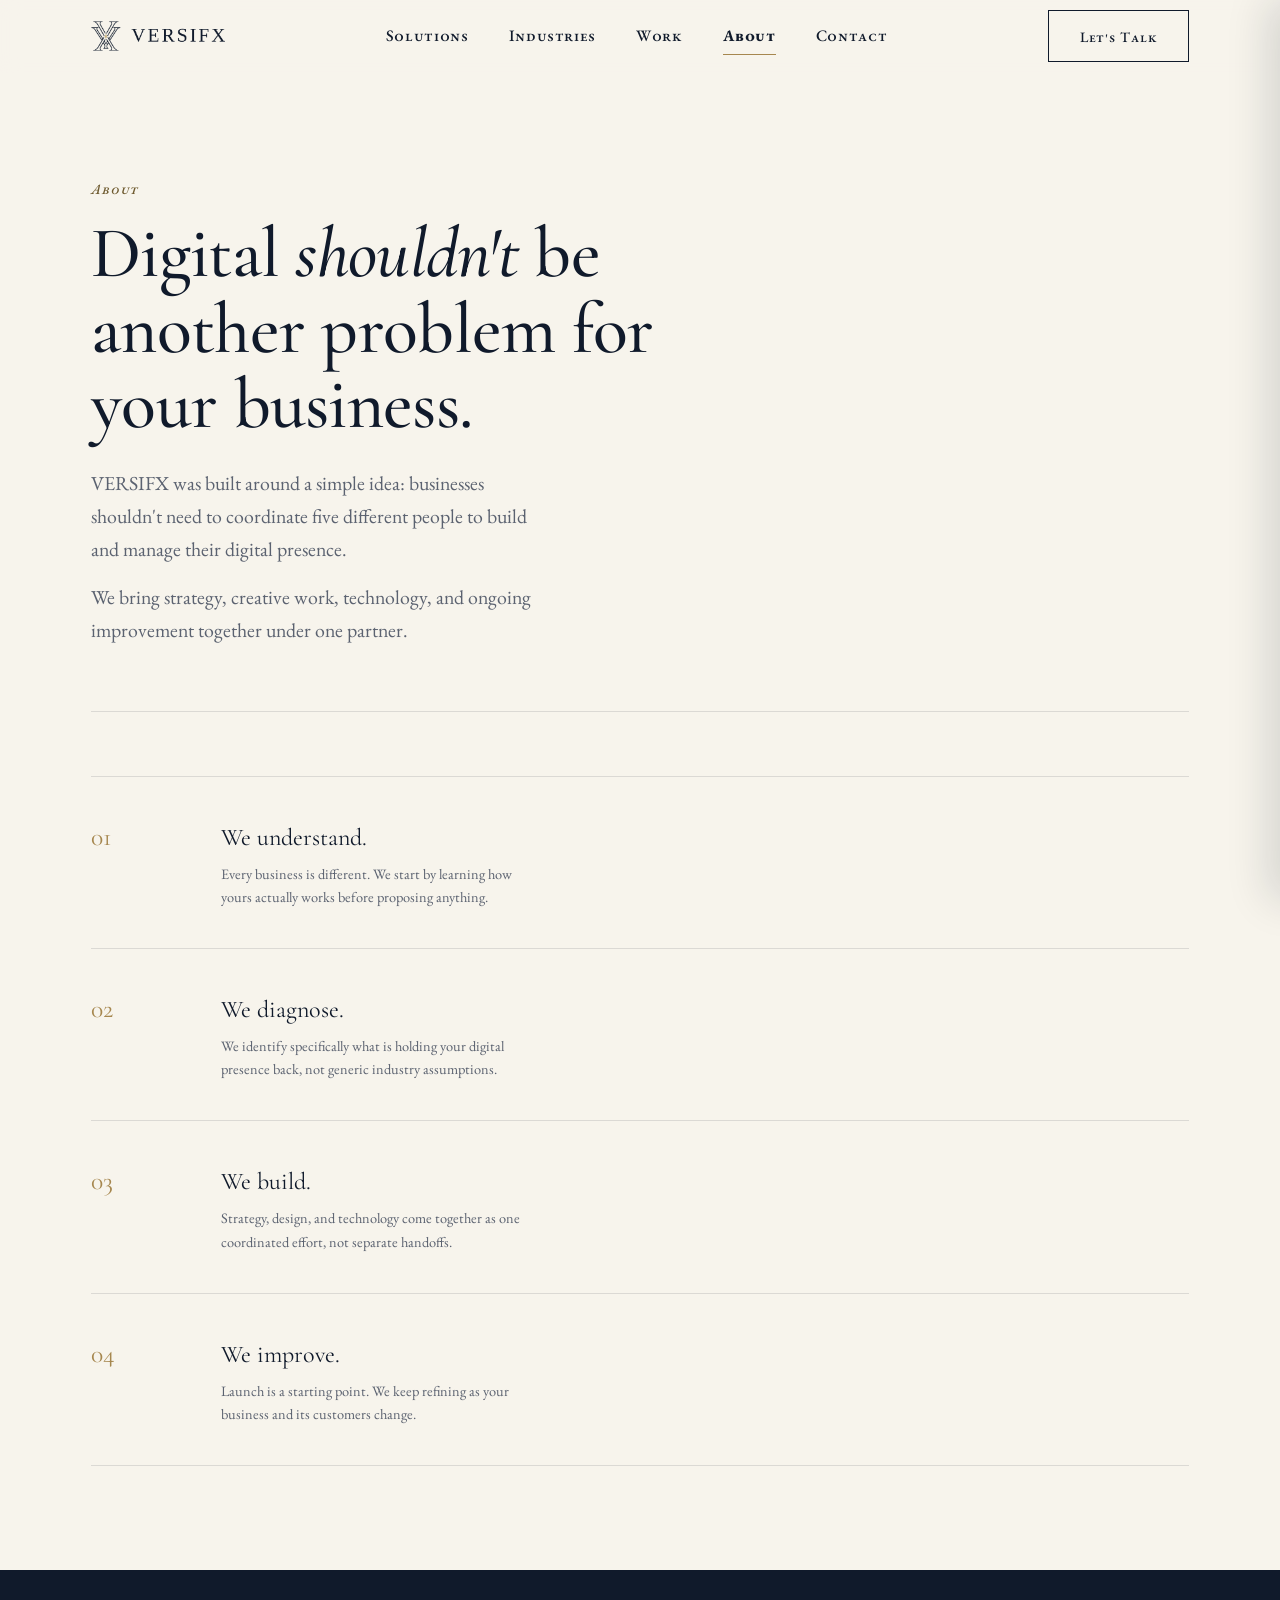
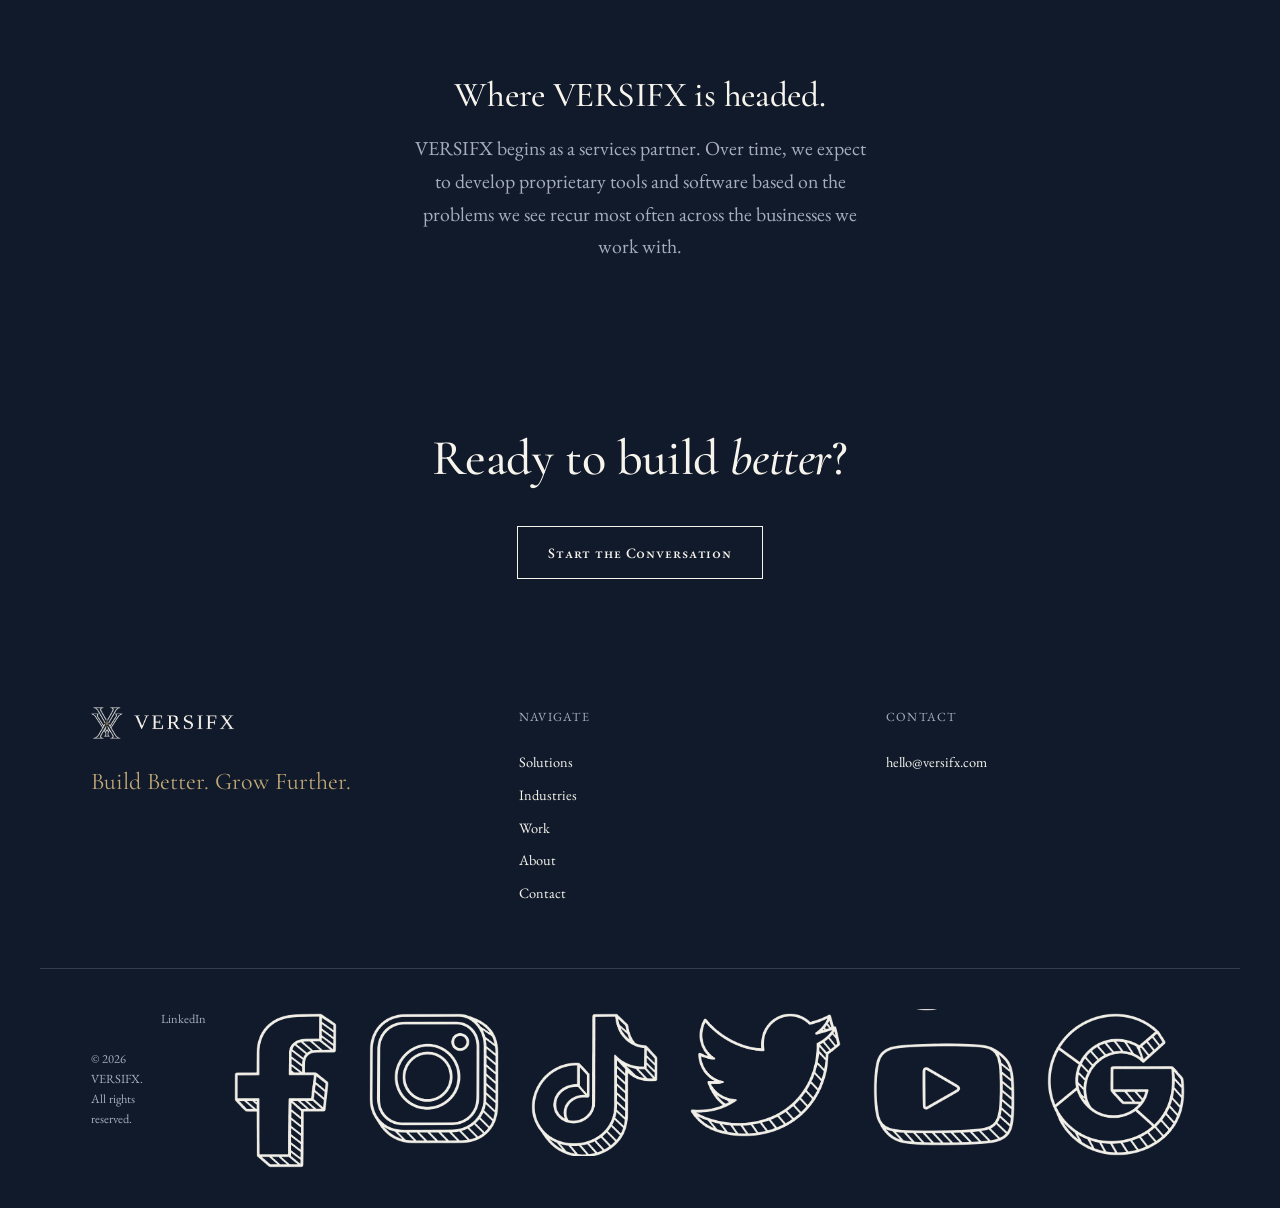
==== commit 8e1dcb9c: "Update" ====
--- a/about.html
+++ b/about.html
@@ -13,7 +13,7 @@
 <link rel="icon" href="assets/logo/favicon-512.png" type="image/png">
 <link rel="preconnect" href="https://fonts.googleapis.com">
 <link rel="preconnect" href="https://fonts.gstatic.com" crossorigin>
-<link href="https://fonts.googleapis.com/css2?family=Cormorant+Garamond:ital,wght@0,400;0,500;0,600;1,400;1,500;1,600&family=Manrope:wght@400;500;600;700&display=swap" rel="stylesheet">
+<link href="https://fonts.googleapis.com/css2?family=Cormorant+Garamond:ital,wght@0,400;0,500;0,600;1,400;1,500;1,600&family=EB+Garamond:ital,wght@0,400;0,500;0,600;1,400;1,500&display=swap" rel="stylesheet">
 <link rel="stylesheet" href="css/global.css">
 <link rel="stylesheet" href="css/components.css">
 <link rel="stylesheet" href="css/responsive.css">
@@ -199,8 +199,13 @@
   <div class="container footer-bottom">
     <span>© <span data-year>2026</span> VERSIFX. All rights reserved.</span>
     <div class="footer-social">
-      <span aria-hidden="true">LinkedIn</span>
-      <span aria-hidden="true">Instagram</span>
+      <span class="footer-social-text" aria-hidden="true">LinkedIn</span>
+      <a href="#" aria-label="Facebook"><img src="assets/icons/social-facebook-ivory.png" alt=""></a>
+      <a href="#" aria-label="Instagram"><img src="assets/icons/social-instagram-ivory.png" alt=""></a>
+      <a href="#" aria-label="TikTok"><img src="assets/icons/social-tiktok-ivory.png" alt=""></a>
+      <a href="#" aria-label="Twitter"><img src="assets/icons/social-twitter-ivory.png" alt=""></a>
+      <a href="#" aria-label="YouTube"><img src="assets/icons/social-youtube-ivory.png" alt=""></a>
+      <a href="#" aria-label="Google"><img src="assets/icons/social-google-ivory.png" alt=""></a>
     </div>
   </div>
 </footer>
--- a/css/global.css
+++ b/css/global.css
@@ -24,13 +24,16 @@
   --color-ivory: #F7F4EC;
   --color-charcoal: #252A31;
   --color-stone: #DDD8CC;
-  --color-gold: #B79A5B;
-  --color-gold-soft: #CBB483;
+  /* Antique / patina gold — deliberately duller and less saturated than a
+     bright metallic gold, so it reads as aged brass or foil-stamping
+     rather than a shiny accent. */
+  --color-gold: #A6874F;
+  --color-gold-soft: #C2A876;
   /* Deeper gold for text/icons/UI accents on light backgrounds — the base
-     --color-gold reads clearly on navy (6.5:1) but falls to ~2.5:1 on
-     ivory/stone, below WCAG AA. Use this any time gold sits on a light
-     section; --color-gold remains correct for dark sections. */
-  --color-gold-ink: #786335;
+     --color-gold reads clearly on navy but falls below WCAG AA on
+     ivory/stone. Use this any time gold sits on a light section;
+     --color-gold remains correct for dark sections. */
+  --color-gold-ink: #6E5A2F;
   --color-white: #FFFFFF;
 
   /* ---- Functional aliases ---- */
@@ -43,9 +46,13 @@
   --border-soft: rgba(16, 26, 43, 0.12);
   --border-inverse: rgba(247, 244, 236, 0.16);
 
-  /* ---- Typography ---- */
+  /* ---- Typography ----
+     A single serif family carries the whole page — display sizes for
+     headlines, text sizes (with small-caps for labels/nav) for UI and
+     body. No geometric sans; the letterhead should feel like one
+     considered typeface, not a "brand font + app font" split. */
   --font-display: "Cormorant Garamond", "Times New Roman", serif;
-  --font-ui: "Manrope", -apple-system, BlinkMacSystemFont, "Segoe UI", sans-serif;
+  --font-ui: "EB Garamond", "Cormorant Garamond", "Times New Roman", serif;
 
   /* ---- Type scale ---- */
   --fs-2xl: clamp(2.75rem, 2.1rem + 3vw, 5rem);
@@ -72,9 +79,11 @@
   --container-narrow: 760px;
   --container-pad: clamp(1.5rem, 4vw, 3.5rem);
 
-  /* ---- Radius & borders ---- */
-  --radius-sm: 2px;
-  --radius-md: 4px;
+  /* ---- Radius & borders ----
+     Sharp corners throughout — rounded corners read as software, square
+     edges read as print/engraving. */
+  --radius-sm: 0px;
+  --radius-md: 0px;
   --border-thin: 1px solid var(--border-soft);
 
   /* ---- Motion ---- */
@@ -185,10 +194,11 @@
 
 .eyebrow {
   font-family: var(--font-ui);
-  font-size: var(--fs-xs);
-  font-weight: 600;
-  letter-spacing: 0.14em;
-  text-transform: uppercase;
+  font-style: italic;
+  font-size: var(--fs-sm);
+  font-weight: 500;
+  font-variant: small-caps;
+  letter-spacing: 0.08em;
   color: var(--color-gold-ink);
 }
 
--- a/css/components.css
+++ b/css/components.css
@@ -47,9 +47,11 @@
 }
 
 .nav-links a {
-  font-size: var(--fs-sm);
+  font-family: var(--font-ui);
+  font-size: 1rem;
   font-weight: 500;
-  letter-spacing: 0.01em;
+  font-variant: small-caps;
+  letter-spacing: 0.04em;
   color: var(--text-primary);
   position: relative;
   padding-block: 0.3rem;
@@ -195,46 +197,45 @@
   display: inline-flex;
   align-items: center;
   gap: 0.5rem;
-  padding: 0.9rem 1.6rem;
+  padding: 0.85rem 1.9rem;
+  font-family: var(--font-ui);
   font-size: var(--fs-sm);
-  font-weight: 600;
-  letter-spacing: 0.01em;
+  font-weight: 500;
+  font-variant: small-caps;
+  letter-spacing: 0.06em;
   border-radius: var(--radius-sm);
   border: 1px solid transparent;
-  transition: transform var(--duration-fast) var(--ease-standard),
-              background var(--duration-fast) var(--ease-standard),
+  transition: background var(--duration-fast) var(--ease-standard),
               color var(--duration-fast) var(--ease-standard),
               border-color var(--duration-fast) var(--ease-standard);
   white-space: nowrap;
 }
 
-.btn:hover { transform: translateY(-1px); }
-
-.btn-arrow {
-  transition: transform var(--duration-fast) var(--ease-standard);
-}
-.btn:hover .btn-arrow { transform: translateX(3px); }
+/* No translate-on-hover, no arrow glyph — a quieter, letterpress-style
+   hover: the fill/border simply changes. .btn-arrow is kept as a no-op
+   class so any markup that still references it doesn't break. */
+.btn-arrow { display: none; }
 
 .btn-primary {
-  background: var(--color-navy);
-  color: var(--color-ivory);
+  background: transparent;
+  color: var(--color-navy);
   border-color: var(--color-navy);
 }
-.btn-primary:hover { background: var(--color-navy-soft); }
+.btn-primary:hover { background: var(--color-navy); color: var(--color-ivory); }
 
 .btn-secondary {
   background: transparent;
   color: var(--color-navy);
-  border-color: var(--color-navy);
-}
-.btn-secondary:hover { background: var(--color-navy); color: var(--color-ivory); }
+  border-color: var(--border-soft);
+}
+.btn-secondary:hover { border-color: var(--color-navy); }
 
 .btn-on-dark {
-  background: var(--color-ivory);
-  color: var(--color-navy);
+  background: transparent;
+  color: var(--color-ivory);
   border-color: var(--color-ivory);
 }
-.btn-on-dark:hover { background: var(--color-gold-soft); border-color: var(--color-gold-soft); }
+.btn-on-dark:hover { background: var(--color-ivory); color: var(--color-navy); }
 
 .btn-ghost-on-dark {
   background: transparent;
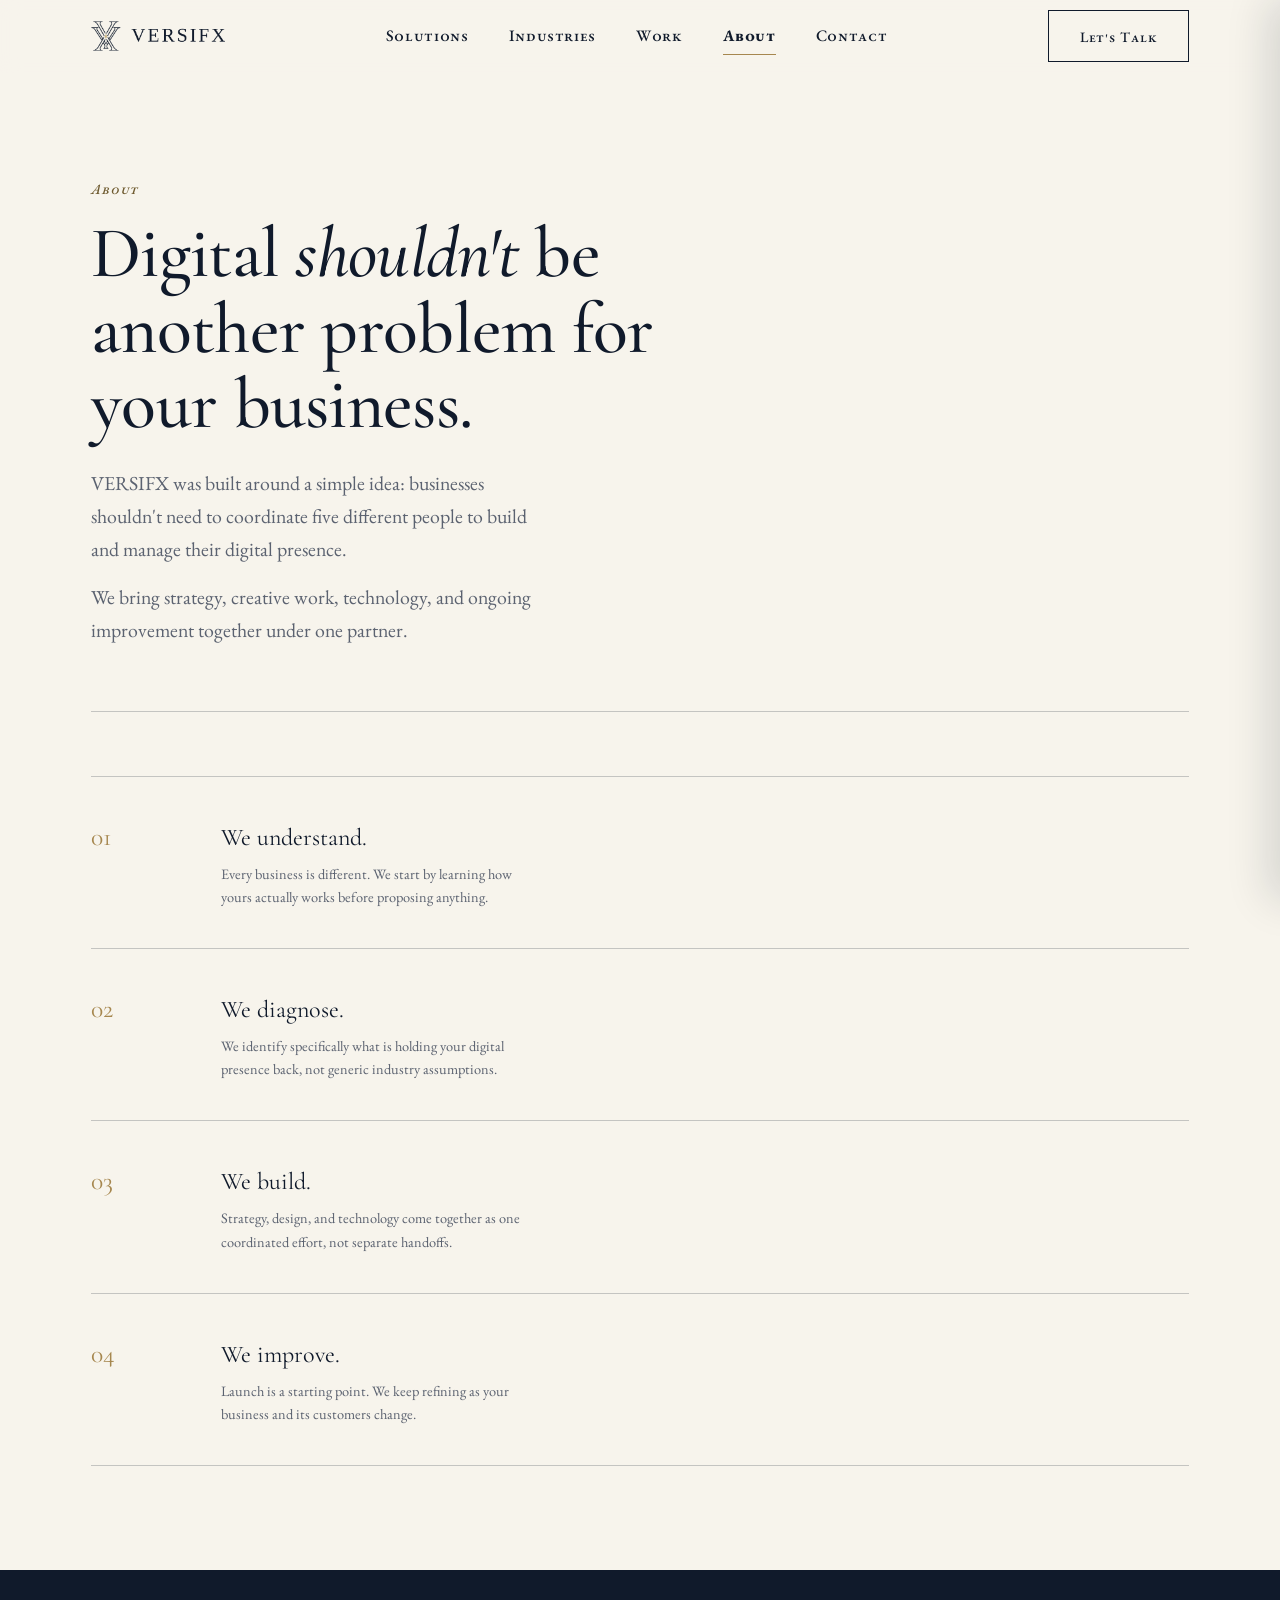
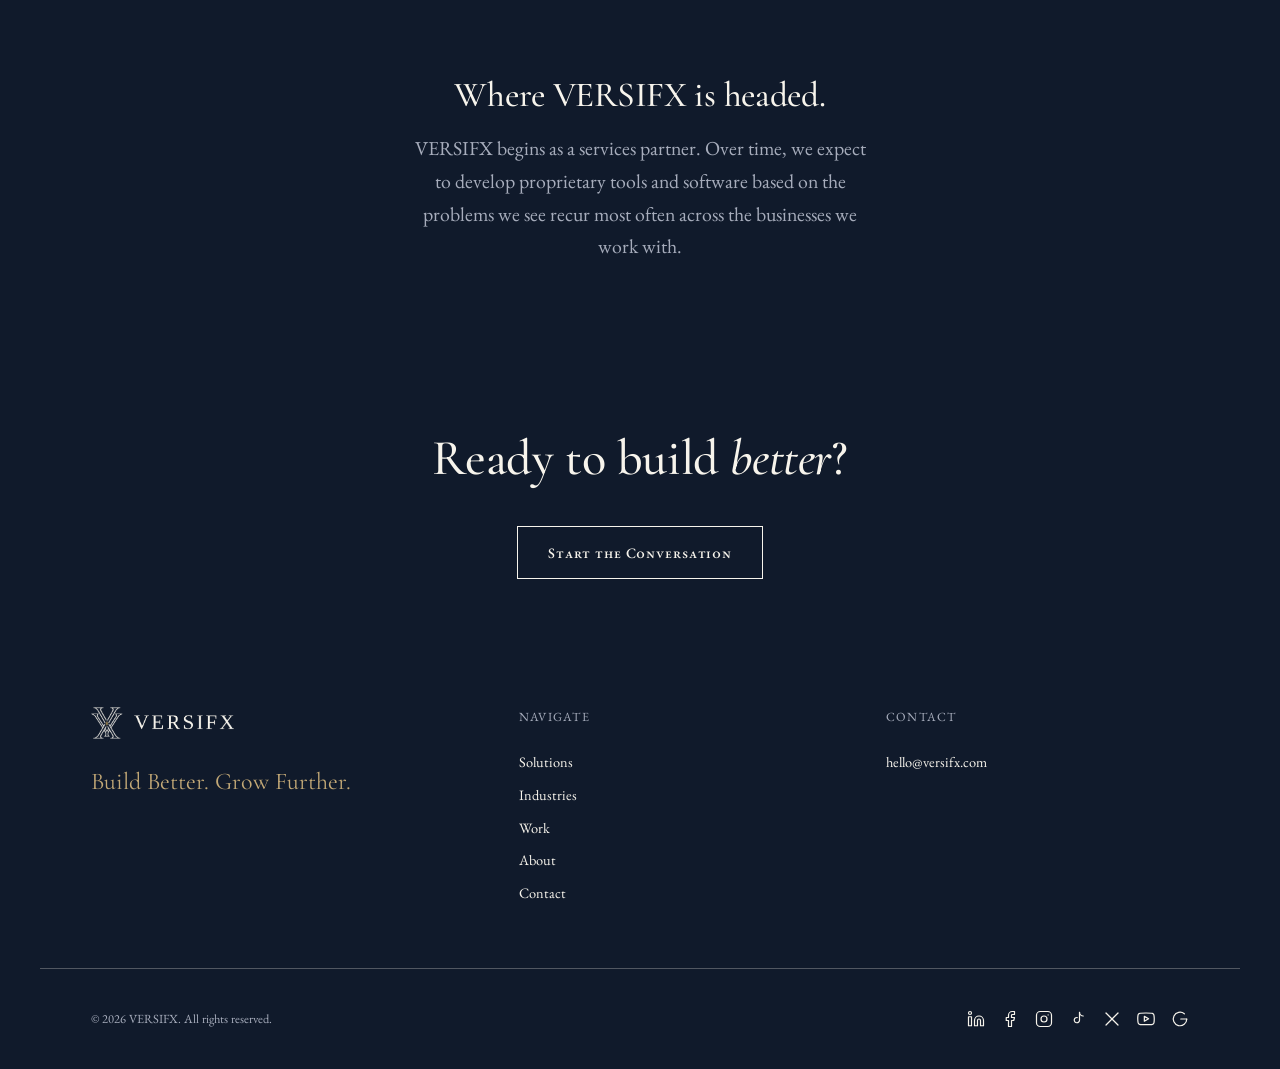
==== commit ae561091: "new update" ====
--- a/about.html
+++ b/about.html
@@ -199,13 +199,13 @@
   <div class="container footer-bottom">
     <span>© <span data-year>2026</span> VERSIFX. All rights reserved.</span>
     <div class="footer-social">
-      <span class="footer-social-text" aria-hidden="true">LinkedIn</span>
-      <a href="#" aria-label="Facebook"><img src="assets/icons/social-facebook-ivory.png" alt=""></a>
-      <a href="#" aria-label="Instagram"><img src="assets/icons/social-instagram-ivory.png" alt=""></a>
-      <a href="#" aria-label="TikTok"><img src="assets/icons/social-tiktok-ivory.png" alt=""></a>
-      <a href="#" aria-label="Twitter"><img src="assets/icons/social-twitter-ivory.png" alt=""></a>
-      <a href="#" aria-label="YouTube"><img src="assets/icons/social-youtube-ivory.png" alt=""></a>
-      <a href="#" aria-label="Google"><img src="assets/icons/social-google-ivory.png" alt=""></a>
+      <a href="#" class="social-icon" aria-label="LinkedIn"><svg viewBox="0 0 24 24" fill="none" stroke="currentColor" stroke-width="1.6" stroke-linecap="round" stroke-linejoin="round"><path d="M16 8a6 6 0 0 1 6 6v7h-4v-7a2 2 0 0 0-2-2 2 2 0 0 0-2 2v7h-4v-7a6 6 0 0 1 6-6z"/><rect x="2" y="9" width="4" height="12"/><circle cx="4" cy="4" r="2"/></svg></a>
+      <a href="#" class="social-icon" aria-label="Facebook"><svg viewBox="0 0 24 24" fill="none" stroke="currentColor" stroke-width="1.6" stroke-linecap="round" stroke-linejoin="round"><path d="M18 2h-3a5 5 0 0 0-5 5v3H7v4h3v8h4v-8h3l1-4h-4V7a1 1 0 0 1 1-1h3z"/></svg></a>
+      <a href="#" class="social-icon" aria-label="Instagram"><svg viewBox="0 0 24 24" fill="none" stroke="currentColor" stroke-width="1.6" stroke-linecap="round" stroke-linejoin="round"><rect x="2" y="2" width="20" height="20" rx="5"/><circle cx="12" cy="12" r="4"/><line x1="17.5" y1="6.5" x2="17.51" y2="6.5"/></svg></a>
+      <a href="#" class="social-icon" aria-label="TikTok"><svg viewBox="0 0 24 24" fill="none" stroke="currentColor" stroke-width="1.6" stroke-linecap="round" stroke-linejoin="round"><path d="M14 3v10.5a3.5 3.5 0 1 1-3-3.46"/><path d="M14 3a5 5 0 0 0 5 5"/></svg></a>
+      <a href="#" class="social-icon" aria-label="Twitter"><svg viewBox="0 0 24 24" fill="none" stroke="currentColor" stroke-width="1.6" stroke-linecap="round" stroke-linejoin="round"><line x1="4" y1="4" x2="20" y2="20"/><line x1="20" y1="4" x2="4" y2="20"/></svg></a>
+      <a href="#" class="social-icon" aria-label="YouTube"><svg viewBox="0 0 24 24" fill="none" stroke="currentColor" stroke-width="1.6" stroke-linecap="round" stroke-linejoin="round"><path d="M22.5 6.4a2.8 2.8 0 0 0-2-2C18.9 4 12 4 12 4s-6.9 0-8.6.5a2.8 2.8 0 0 0-2 2A29 29 0 0 0 1 11.8a29 29 0 0 0 .5 5.3 2.8 2.8 0 0 0 2 2c1.6.5 8.5.5 8.5.5s6.9 0 8.6-.5a2.8 2.8 0 0 0 2-2 29 29 0 0 0 .4-5.3 29 29 0 0 0-.5-5.4z"/><polygon points="9.8 15 15.5 11.8 9.8 8.5 9.8 15"/></svg></a>
+      <a href="#" class="social-icon" aria-label="Google"><svg viewBox="0 0 24 24" fill="none" stroke="currentColor" stroke-width="1.6" stroke-linecap="round" stroke-linejoin="round"><path d="M21 12a9 9 0 1 1-3.2-6.9"/><path d="M21 12h-8"/></svg></a>
     </div>
   </div>
 </footer>
--- a/css/global.css
+++ b/css/global.css
@@ -43,8 +43,8 @@
   --text-inverse: var(--color-ivory);
   --text-muted: #5B6270;
   --text-muted-inverse: #A7ADBC;
-  --border-soft: rgba(16, 26, 43, 0.12);
-  --border-inverse: rgba(247, 244, 236, 0.16);
+  --border-soft: rgba(16, 26, 43, 0.22);
+  --border-inverse: rgba(247, 244, 236, 0.28);
 
   /* ---- Typography ----
      A single serif family carries the whole page — display sizes for
@@ -84,7 +84,7 @@
      edges read as print/engraving. */
   --radius-sm: 0px;
   --radius-md: 0px;
-  --border-thin: 1px solid var(--border-soft);
+  --border-thin: 1.5px solid var(--border-soft);
 
   /* ---- Motion ---- */
   --ease-standard: cubic-bezier(0.22, 0.61, 0.36, 1);
--- a/css/components.css
+++ b/css/components.css
@@ -348,6 +348,14 @@
   align-items: center;
 }
 
+.hero-content {
+  max-width: 700px;
+  margin-inline: auto;
+  text-align: center;
+}
+
+.hero-content .lede { margin-inline: auto; max-width: 56ch; }
+
 .contact-grid {
   grid-template-columns: 1fr 1fr;
   gap: var(--space-lg);
@@ -579,7 +587,7 @@
   grid-template-columns: 1.2fr 1fr 1fr;
   gap: var(--space-lg);
   padding-bottom: var(--space-lg);
-  border-bottom: 1px solid var(--border-inverse);
+  border-bottom: 1.5px solid var(--border-inverse);
 }
 
 .footer-brand img { height: 32px; margin-bottom: var(--space-sm); }
@@ -613,7 +621,30 @@
   color: var(--text-muted-inverse);
 }
 
-.footer-social { display: flex; gap: var(--space-sm); }
+.footer-social { display: flex; align-items: center; gap: 1rem; }
+
+.social-icon {
+  display: inline-flex;
+  align-items: center;
+  justify-content: center;
+  width: 18px;
+  height: 18px;
+  color: var(--color-ivory);
+  transition: color var(--duration-fast) var(--ease-standard),
+              transform var(--duration-fast) var(--ease-standard);
+}
+
+.social-icon svg {
+  width: 100%;
+  height: 100%;
+  display: block;
+}
+
+.social-icon:hover,
+.social-icon:focus-visible {
+  color: var(--color-gold-soft);
+  transform: translateY(-3px) scale(1.12);
+}
 
 /* ---------------------------------------------------------
    VX MOTIF (subtle brand geometry)
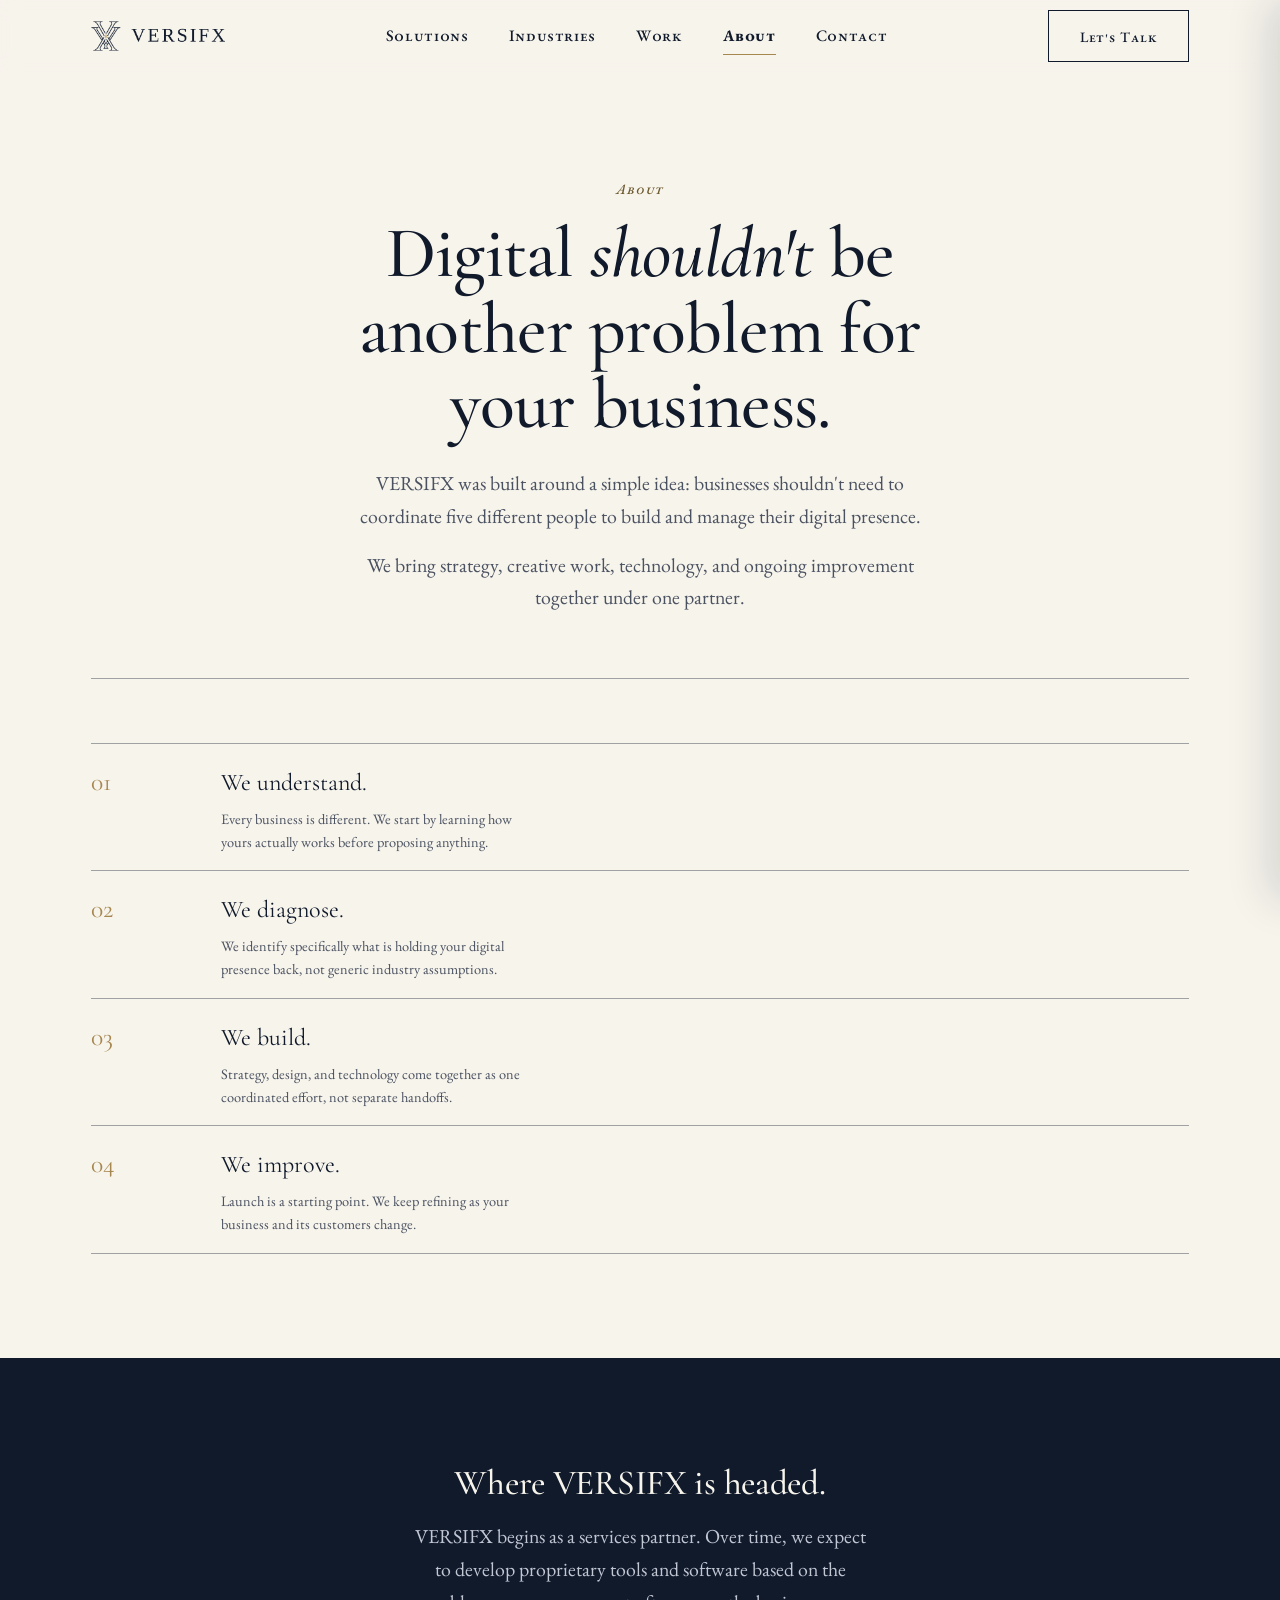
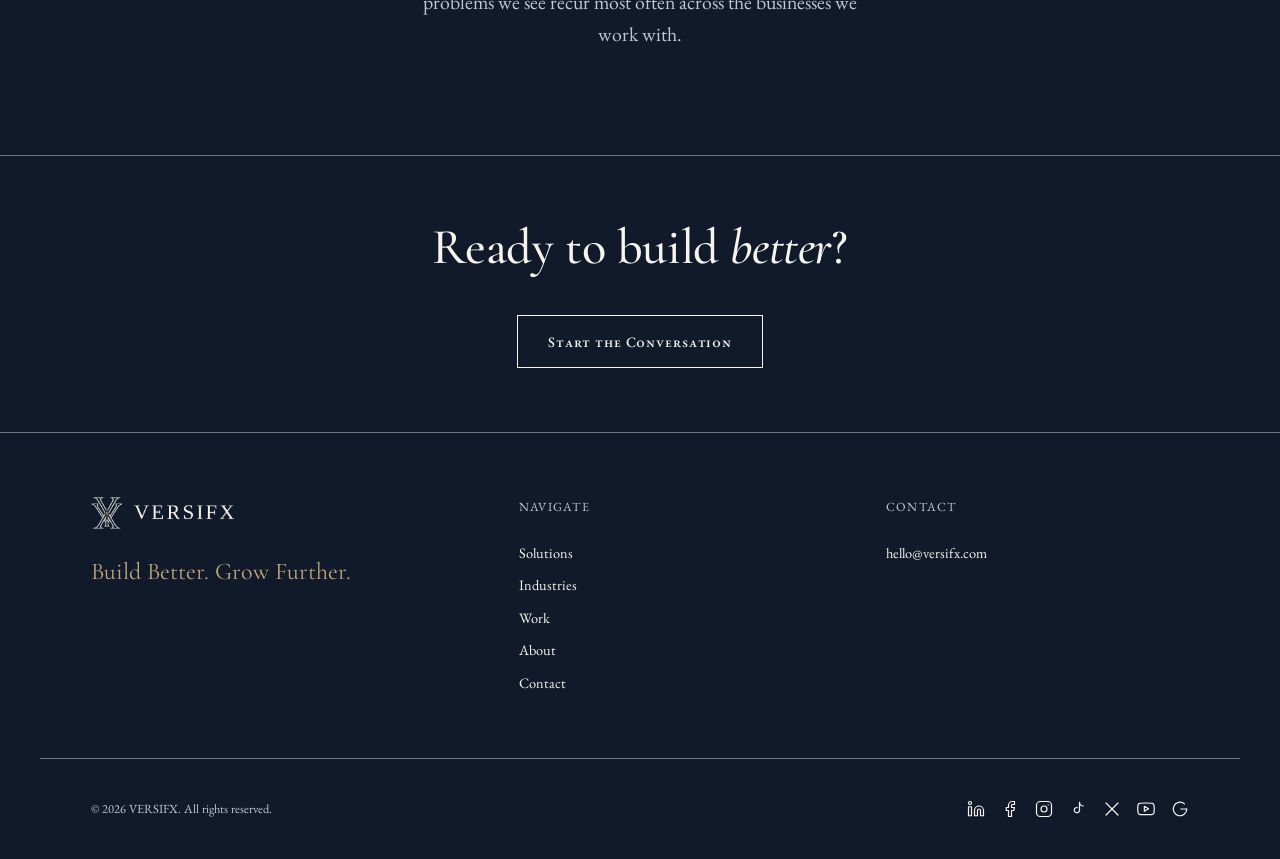
==== commit b1e6ad8f: "Update the fonts and colors in the CSS files to improve readability and aesthetics across the websit" ====
--- a/about.html
+++ b/about.html
@@ -112,10 +112,12 @@
 
   <section class="section section--light" style="padding-bottom:var(--space-lg);">
     <div class="container">
-      <p class="eyebrow">About</p>
-      <h1 class="h1" style="margin-top:1rem; max-width:18ch;">Digital <em>shouldn't</em> be another problem for your business.</h1>
-      <p class="lede" style="margin-top:1.5rem; font-size:var(--fs-body-lg);">VERSIFX was built around a simple idea: businesses shouldn't need to coordinate five different people to build and manage their digital presence.</p>
-      <p class="lede" style="margin-top:1rem;">We bring strategy, creative work, technology, and ongoing improvement together under one partner.</p>
+      <div class="page-hero">
+        <p class="eyebrow">About</p>
+        <h1 class="h1" style="margin-top:1rem;">Digital <em>shouldn't</em> be another problem for your business.</h1>
+        <p class="lede" style="margin-top:1.5rem; font-size:var(--fs-body-lg);">VERSIFX was built around a simple idea: businesses shouldn't need to coordinate five different people to build and manage their digital presence.</p>
+        <p class="lede" style="margin-top:1rem;">We bring strategy, creative work, technology, and ongoing improvement together under one partner.</p>
+      </div>
     </div>
   </section>
 
--- a/css/global.css
+++ b/css/global.css
@@ -41,10 +41,10 @@
   --bg-inverse: var(--color-navy);
   --text-primary: var(--color-navy);
   --text-inverse: var(--color-ivory);
-  --text-muted: #5B6270;
-  --text-muted-inverse: #A7ADBC;
-  --border-soft: rgba(16, 26, 43, 0.22);
-  --border-inverse: rgba(247, 244, 236, 0.28);
+  --text-muted: #4A5160;
+  --text-muted-inverse: #C2C7D4;
+  --border-soft: rgba(16, 26, 43, 0.38);
+  --border-inverse: rgba(247, 244, 236, 0.42);
 
   /* ---- Typography ----
      A single serif family carries the whole page — display sizes for
--- a/css/components.css
+++ b/css/components.css
@@ -356,6 +356,14 @@
 
 .hero-content .lede { margin-inline: auto; max-width: 56ch; }
 
+.page-hero {
+  max-width: 700px;
+  margin-inline: auto;
+  text-align: center;
+}
+
+.page-hero .lede { margin-inline: auto; max-width: 58ch; }
+
 .contact-grid {
   grid-template-columns: 1fr 1fr;
   gap: var(--space-lg);
@@ -483,7 +491,7 @@
   display: grid;
   grid-template-columns: 90px 1fr;
   gap: var(--space-md);
-  padding-block: var(--space-md);
+  padding-block: 1.1rem;
   border-top: var(--border-thin);
   align-items: baseline;
 }
@@ -521,6 +529,7 @@
   color: var(--color-ivory);
   padding-block: var(--space-lg);
   text-align: center;
+  border-top: 1.5px solid var(--border-inverse);
 }
 
 .cta-band .h2 { max-width: 20ch; margin-inline: auto; }
@@ -572,6 +581,20 @@
 
 .form-note { font-size: var(--fs-xs); color: var(--text-muted); margin-top: var(--space-sm); }
 
+.contact-detail {
+  display: flex;
+  align-items: flex-start;
+  gap: var(--space-sm);
+}
+
+.contact-detail-icon {
+  width: 28px;
+  height: 28px;
+  flex-shrink: 0;
+  object-fit: contain;
+  margin-top: 0.15rem;
+}
+
 /* ---------------------------------------------------------
    FOOTER
    --------------------------------------------------------- */
@@ -580,6 +603,7 @@
   background: var(--color-navy);
   color: var(--color-ivory);
   padding-block: var(--space-lg) var(--space-md);
+  border-top: 1.5px solid var(--border-inverse);
 }
 
 .footer-top {
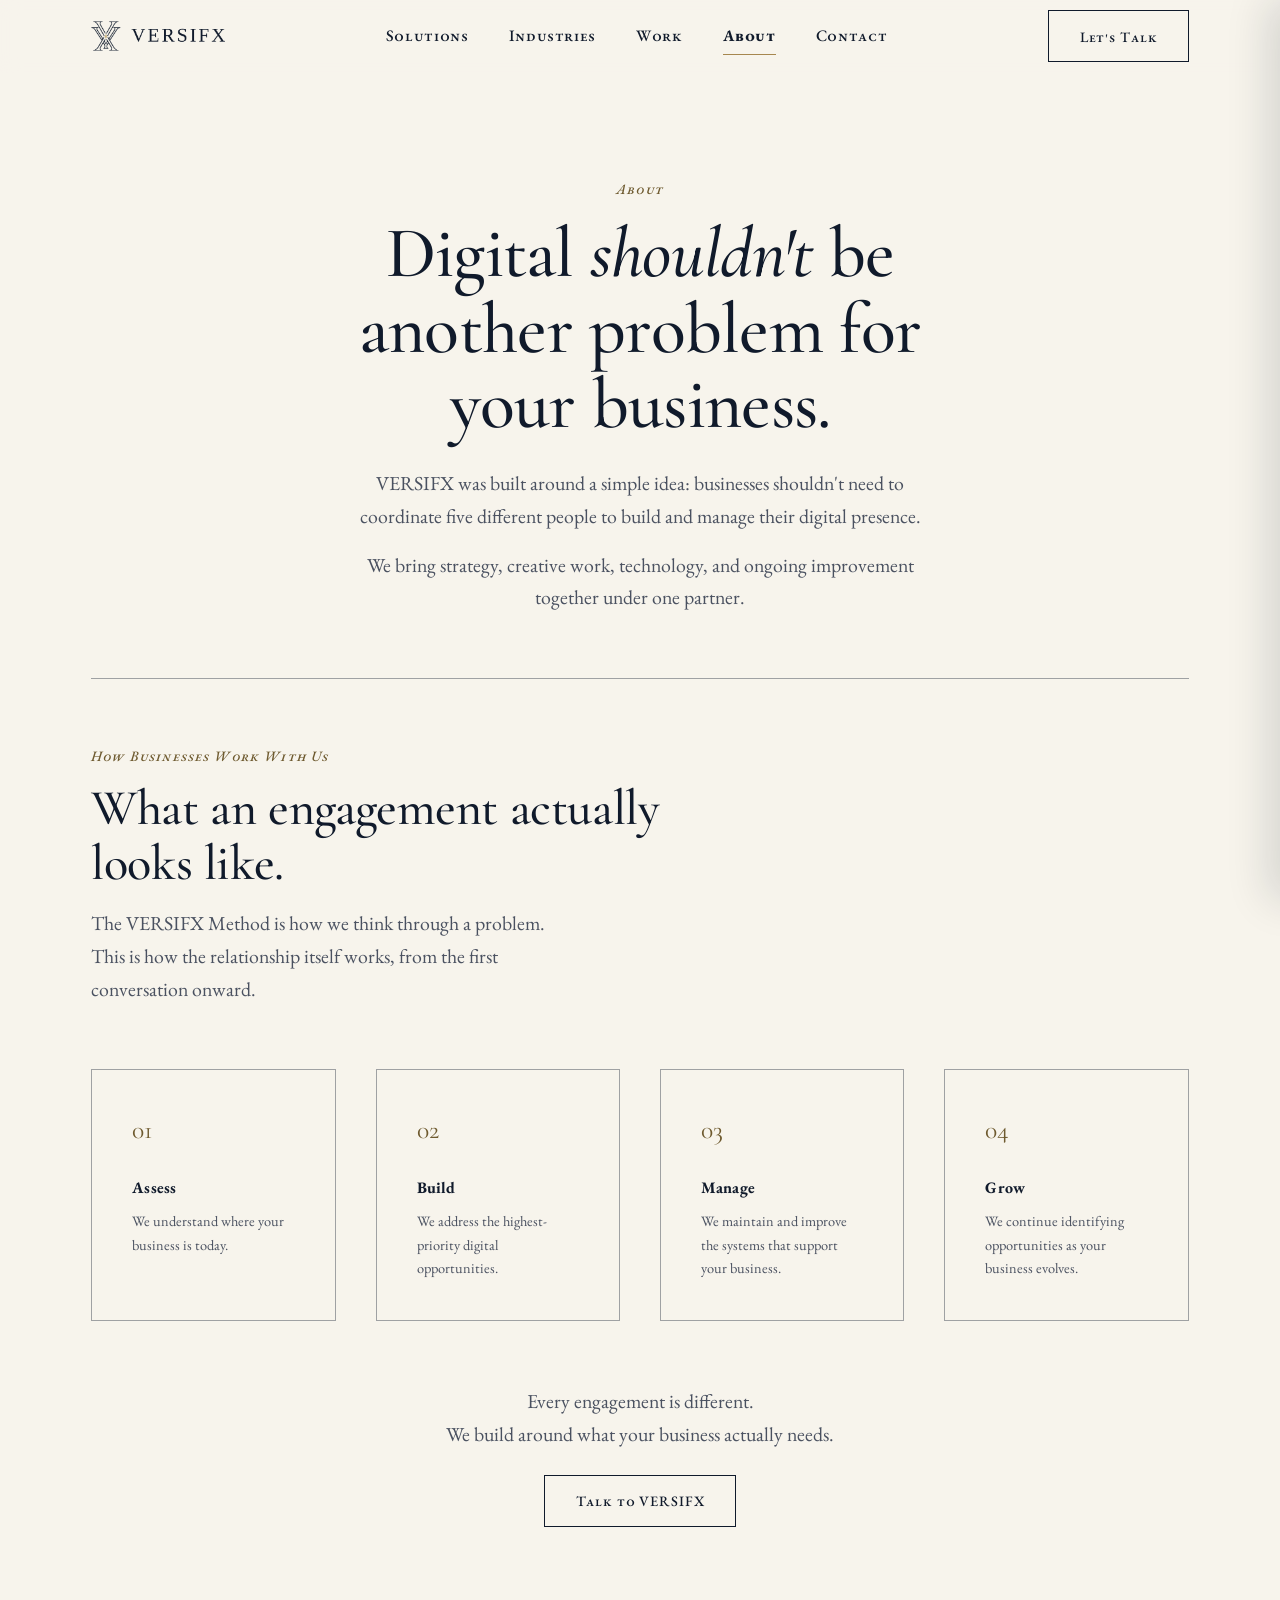
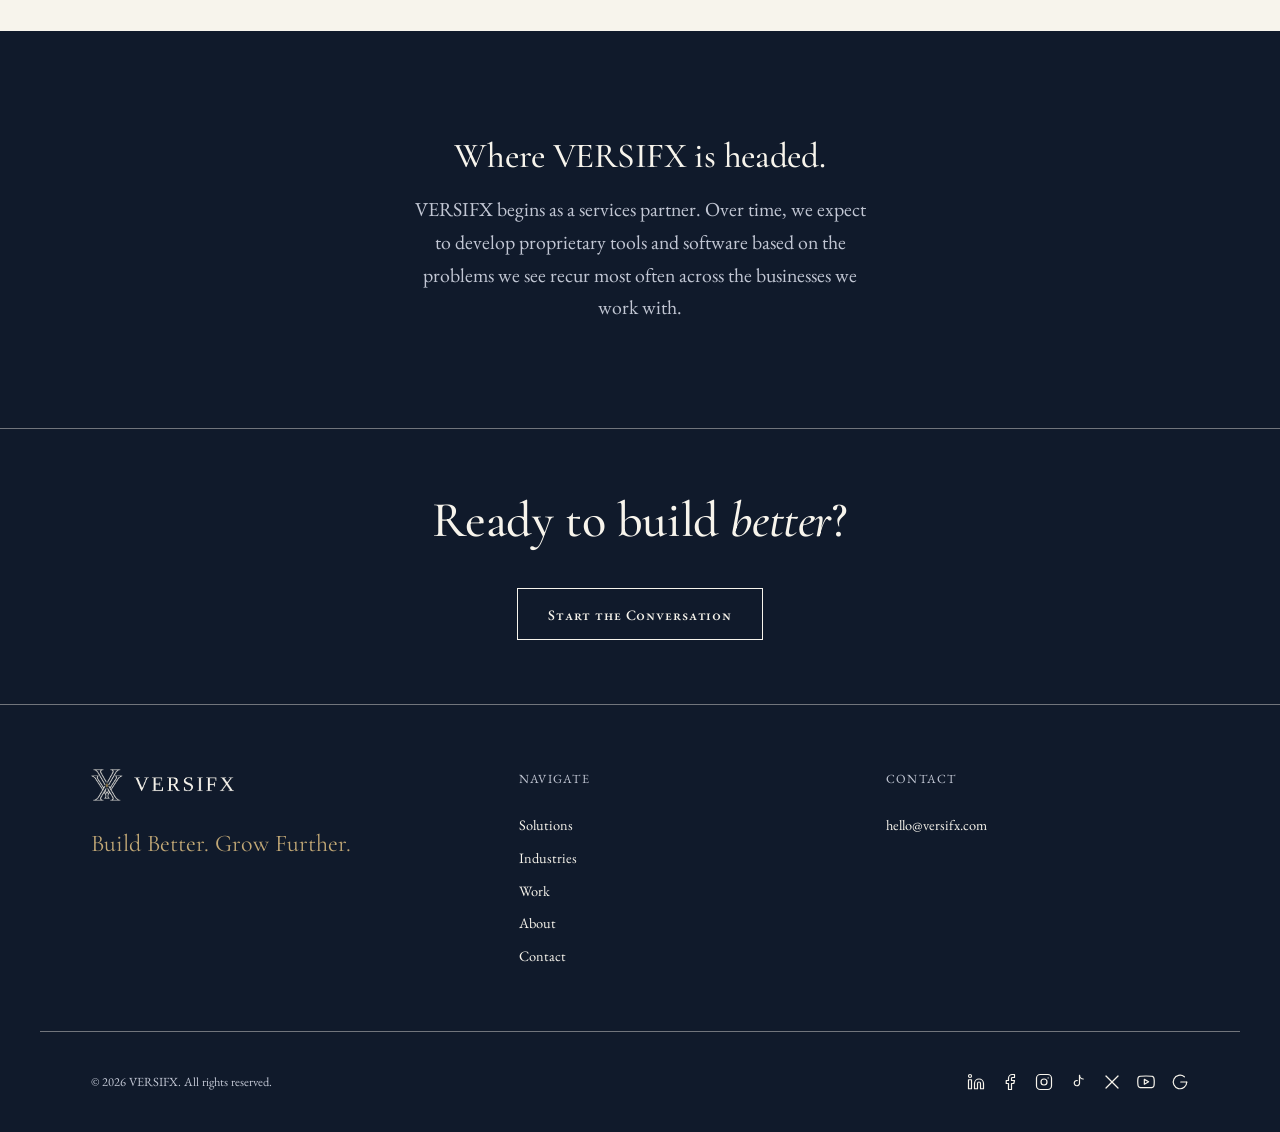
==== commit 2272675b: "update sitemap.xml to include new pages and correct closing tag" ====
--- a/about.html
+++ b/about.html
@@ -124,35 +124,36 @@
   <section class="section section--light" style="padding-top:0;" data-reveal>
     <div class="container">
       <hr class="divider" style="margin-bottom:var(--space-lg);">
-      <div class="method-steps">
-        <div class="method-step">
-          <span class="method-step-num">01</span>
-          <div>
-            <div class="method-step-title">We understand.</div>
-            <p class="method-step-desc">Every business is different. We start by learning how yours actually works before proposing anything.</p>
-          </div>
-        </div>
-        <div class="method-step">
-          <span class="method-step-num">02</span>
-          <div>
-            <div class="method-step-title">We diagnose.</div>
-            <p class="method-step-desc">We identify specifically what is holding your digital presence back, not generic industry assumptions.</p>
-          </div>
-        </div>
-        <div class="method-step">
-          <span class="method-step-num">03</span>
-          <div>
-            <div class="method-step-title">We build.</div>
-            <p class="method-step-desc">Strategy, design, and technology come together as one coordinated effort, not separate handoffs.</p>
-          </div>
-        </div>
-        <div class="method-step">
-          <span class="method-step-num">04</span>
-          <div>
-            <div class="method-step-title">We improve.</div>
-            <p class="method-step-desc">Launch is a starting point. We keep refining as your business and its customers change.</p>
-          </div>
-        </div>
+      <div class="section-head">
+        <span class="eyebrow">How Businesses Work With Us</span>
+        <h2 class="h2" style="margin-top:0.75rem;">What an engagement actually looks like.</h2>
+        <p class="lede" style="margin-top:1rem;">The VERSIFX Method is how we think through a problem. This is how the relationship itself works, from the first conversation onward.</p>
+      </div>
+      <div class="grid grid-4">
+        <div class="card">
+          <div class="card-index">01</div>
+          <h4>Assess</h4>
+          <p class="lede" style="margin-top:0.5rem; font-size:var(--fs-sm);">We understand where your business is today.</p>
+        </div>
+        <div class="card">
+          <div class="card-index">02</div>
+          <h4>Build</h4>
+          <p class="lede" style="margin-top:0.5rem; font-size:var(--fs-sm);">We address the highest-priority digital opportunities.</p>
+        </div>
+        <div class="card">
+          <div class="card-index">03</div>
+          <h4>Manage</h4>
+          <p class="lede" style="margin-top:0.5rem; font-size:var(--fs-sm);">We maintain and improve the systems that support your business.</p>
+        </div>
+        <div class="card">
+          <div class="card-index">04</div>
+          <h4>Grow</h4>
+          <p class="lede" style="margin-top:0.5rem; font-size:var(--fs-sm);">We continue identifying opportunities as your business evolves.</p>
+        </div>
+      </div>
+      <p class="lede" style="margin-top:var(--space-lg); text-align:center; margin-inline:auto;">Every engagement is different.<br>We build around what your business actually needs.</p>
+      <div style="display:flex; justify-content:center; margin-top:var(--space-sm);">
+        <a href="contact.html" class="btn btn-primary">Talk to VERSIFX</a>
       </div>
     </div>
   </section>
--- a/css/global.css
+++ b/css/global.css
@@ -35,6 +35,7 @@
      --color-gold remains correct for dark sections. */
   --color-gold-ink: #6E5A2F;
   --color-white: #FFFFFF;
+  --color-error: #9A3B3B;
 
   /* ---- Functional aliases ---- */
   --bg-page: var(--color-ivory);
@@ -307,15 +308,17 @@
 
 .grid-2 { grid-template-columns: repeat(2, 1fr); }
 .grid-3 { grid-template-columns: repeat(3, 1fr); }
+.grid-4 { grid-template-columns: repeat(4, 1fr); }
 .grid-6 { grid-template-columns: repeat(6, 1fr); }
 
 @media (max-width: 900px) {
   .grid-3 { grid-template-columns: repeat(2, 1fr); }
+  .grid-4 { grid-template-columns: repeat(2, 1fr); }
   .grid-6 { grid-template-columns: repeat(3, 1fr); }
 }
 
 @media (max-width: 620px) {
-  .grid-2, .grid-3, .grid-6 { grid-template-columns: 1fr; }
+  .grid-2, .grid-3, .grid-4, .grid-6 { grid-template-columns: 1fr; }
 }
 
 /* Scroll reveal */
--- a/css/components.css
+++ b/css/components.css
@@ -266,6 +266,38 @@
   background: rgba(183, 154, 91, 0.08);
 }
 
+.back-link {
+  display: inline-flex;
+  align-items: center;
+  gap: 0.5rem;
+  font-family: var(--font-ui);
+  font-size: var(--fs-xs);
+  font-weight: 600;
+  letter-spacing: 0.08em;
+  text-transform: uppercase;
+  color: var(--text-muted);
+  transition: color var(--duration-fast) var(--ease-standard);
+}
+
+.back-link:hover { color: var(--color-gold-ink); }
+
+.tag-row {
+  display: flex;
+  flex-wrap: wrap;
+  gap: 0.6rem;
+}
+
+.tag {
+  display: inline-flex;
+  align-items: center;
+  font-size: var(--fs-sm);
+  padding: 0.55rem 1rem;
+  border: var(--border-thin);
+  color: var(--text-primary);
+}
+
+.section--dark .tag { border-color: var(--border-inverse); color: var(--text-inverse); }
+
 /* ---------------------------------------------------------
    CARDS
    --------------------------------------------------------- */
@@ -286,7 +318,12 @@
   margin-bottom: var(--space-sm);
 }
 
-.service-card { display: flex; flex-direction: column; gap: 0.75rem; }
+.service-card {
+  display: flex;
+  flex-direction: column;
+  gap: 0.75rem;
+  scroll-margin-top: 6rem;
+}
 
 .service-card ul { display: flex; flex-direction: column; gap: 0.4rem; margin-top: 0.5rem; }
 
@@ -332,6 +369,73 @@
 .industry-card-arrow { color: var(--color-gold); transition: transform var(--duration-fast) var(--ease-standard); }
 
 .industry-card:hover .industry-card-arrow { transform: translateX(3px); }
+
+.pillar-card {
+  display: block;
+  padding: var(--space-md);
+  border: var(--border-thin);
+  background: var(--color-ivory);
+  color: inherit;
+  text-decoration: none;
+  transition: border-color var(--duration-fast) var(--ease-standard),
+              transform var(--duration-fast) var(--ease-standard),
+              box-shadow var(--duration-fast) var(--ease-standard);
+  position: relative;
+  overflow: hidden;
+}
+
+.pillar-card:hover,
+.pillar-card:focus-visible {
+  border-color: var(--color-gold-ink);
+  transform: translateY(-4px);
+  box-shadow: 0 12px 28px rgba(16, 26, 43, 0.1);
+}
+
+.pillar-card-top {
+  display: flex;
+  align-items: center;
+  justify-content: space-between;
+}
+
+.pillar-card-icon {
+  width: 34px;
+  height: 34px;
+  color: var(--color-gold-ink);
+  transition: transform var(--duration-fast) var(--ease-standard);
+}
+
+.pillar-card:hover .pillar-card-icon { transform: scale(1.08) rotate(-4deg); }
+
+.pillar-card-icon svg { width: 100%; height: 100%; }
+
+.pillar-card .card-index {
+  margin-bottom: 0;
+  font-size: 1.3rem;
+  color: var(--border-soft);
+}
+
+.pillar-card h4 { margin-top: var(--space-sm); }
+
+.pillar-card .lede { margin-top: 0.5rem; font-size: var(--fs-sm); }
+
+.pillar-card-arrow {
+  display: inline-flex;
+  align-items: center;
+  gap: 0.35rem;
+  margin-top: var(--space-sm);
+  font-size: var(--fs-xs);
+  letter-spacing: 0.06em;
+  text-transform: uppercase;
+  color: var(--color-gold-ink);
+  font-weight: 600;
+}
+
+.pillar-card-arrow span {
+  transition: transform var(--duration-fast) var(--ease-standard);
+}
+
+.pillar-card:hover .pillar-card-arrow span { transform: translateX(4px); }
+
 
 .work-head {
   display: flex;
@@ -510,6 +614,45 @@
 
 .section--light .method-step-desc { color: var(--text-muted); }
 
+/* ---------------------------------------------------------
+   SIGNATURE METHOD VISUAL
+   Applies to the existing .method-steps markup (no HTML
+   restructure required) wherever the process should read as
+   a headline strategic device rather than five plain rows.
+   Mobile sizing lives in responsive.css.
+   --------------------------------------------------------- */
+
+.method-steps--signature { padding-left: 4.75rem; }
+
+.method-steps--signature .method-step {
+  display: block;
+  position: relative;
+  padding-block: 1.85rem;
+  border-top: var(--border-thin);
+}
+
+.method-steps--signature .method-step-num {
+  position: absolute;
+  left: -4.75rem;
+  top: 50%;
+  transform: translateY(-50%);
+  width: 50px;
+  height: 50px;
+  display: flex;
+  align-items: center;
+  justify-content: center;
+  font-size: 1.3rem;
+  border: 1px solid var(--color-gold);
+  color: var(--color-gold);
+}
+
+.method-steps--signature .method-step-title {
+  font-size: var(--fs-lg);
+  margin-bottom: 0.4rem;
+}
+
+.method-steps--signature .method-step-desc { max-width: 50ch; }
+
 /* Principles (why versifx) */
 .principle {
   padding-top: var(--space-sm);
@@ -581,6 +724,37 @@
 
 .form-note { font-size: var(--fs-xs); color: var(--text-muted); margin-top: var(--space-sm); }
 
+/* Honeypot: hidden from real visitors, still reachable by bots */
+.form-honeypot {
+  position: absolute;
+  left: -9999px;
+  width: 1px;
+  height: 1px;
+  opacity: 0;
+  pointer-events: none;
+}
+
+/* Validation states */
+.field--invalid input,
+.field--invalid select,
+.field--invalid textarea {
+  border-bottom-color: var(--color-error, #9A3B3B);
+}
+
+.field-error {
+  font-size: var(--fs-xs);
+  color: var(--color-error, #9A3B3B);
+  margin: 0;
+}
+
+.form-status.is-success { color: var(--color-gold-ink); }
+.form-status.is-error { color: var(--color-error, #9A3B3B); }
+
+.btn[disabled] {
+  opacity: 0.6;
+  cursor: not-allowed;
+}
+
 .contact-detail {
   display: flex;
   align-items: flex-start;
@@ -726,4 +900,4 @@
 .faq-item summary:focus-visible {
   outline: 2px solid var(--color-gold-ink);
   outline-offset: 4px;
-}
+}
--- a/css/responsive.css
+++ b/css/responsive.css
@@ -39,6 +39,21 @@
   .work-detail-grid { grid-template-columns: 1fr; }
   .contact-grid { grid-template-columns: 1fr; }
   .work-head { flex-direction: column; align-items: flex-start; }
+
+  .journey-strip { grid-template-columns: 1fr; row-gap: var(--space-md); }
+  .journey-step::before { display: none; }
+  .journey-step { text-align: left; padding-left: 3.5rem; }
+  .journey-step-num { position: absolute; margin-inline: 0; }
+  .journey-step-label,
+  .journey-step-desc { padding-left: 0; }
+
+  .arc-hero { grid-template-columns: 1fr; }
+  .arc-hero-art { order: -1; }
+  .arc-about { grid-template-columns: 1fr; }
+  .arc-contact { grid-template-columns: 1fr; }
+  .arc-service-grid { grid-template-columns: 1fr; }
+
+  .challenge-grid { grid-template-columns: 1fr; }
 }
 
 /* ---------- Mobile ---------- */
@@ -78,6 +93,12 @@
   .work-card-media { padding: var(--space-xs); }
 
   .mobile-menu-links a { font-size: 1.6rem; }
+
+  .method-steps--signature { padding-left: 2.25rem; }
+  .method-steps--signature .method-step-num { left: -2.25rem; width: 28px; height: 28px; font-size: 0.95rem; }
+
+  .journey-step { padding-left: 3rem; }
+  .journey-step-num { width: 26px; height: 26px; font-size: 0.85rem; }
 }
 
 /* ---------- Very small ---------- */
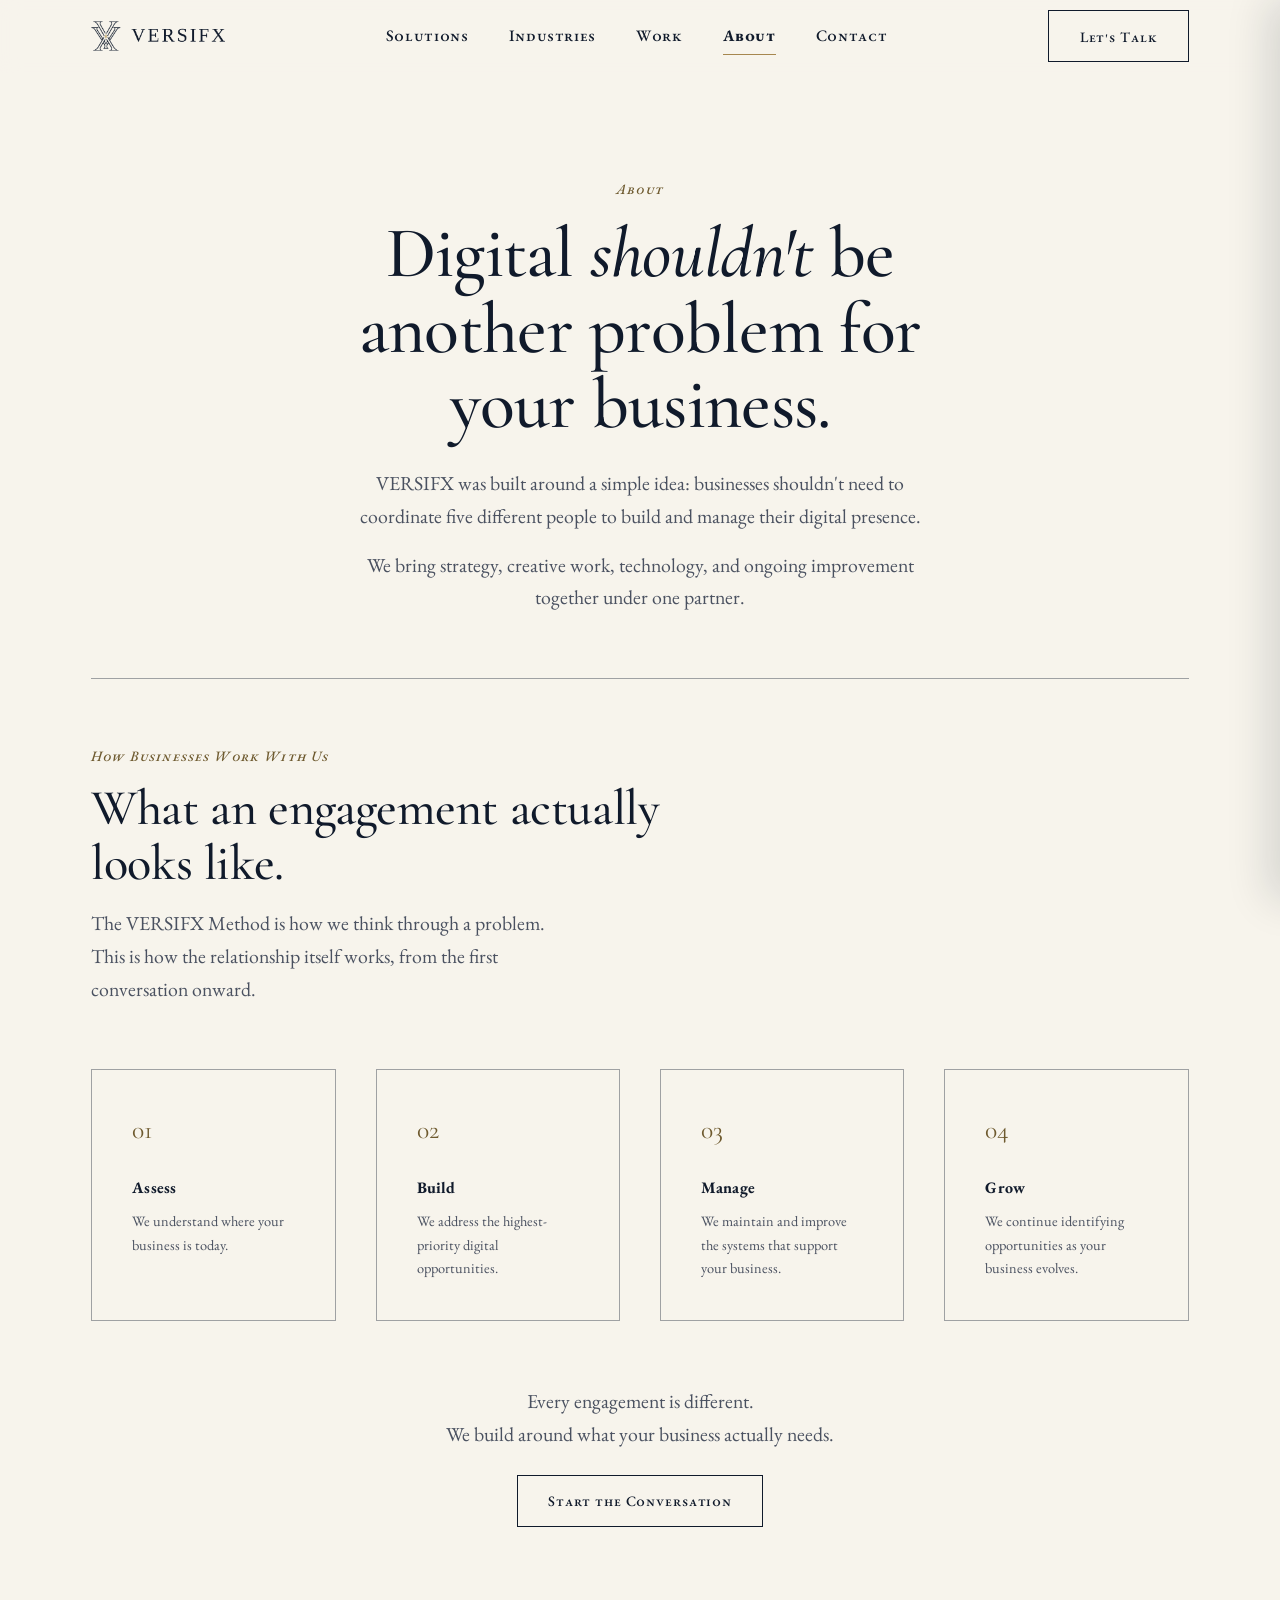
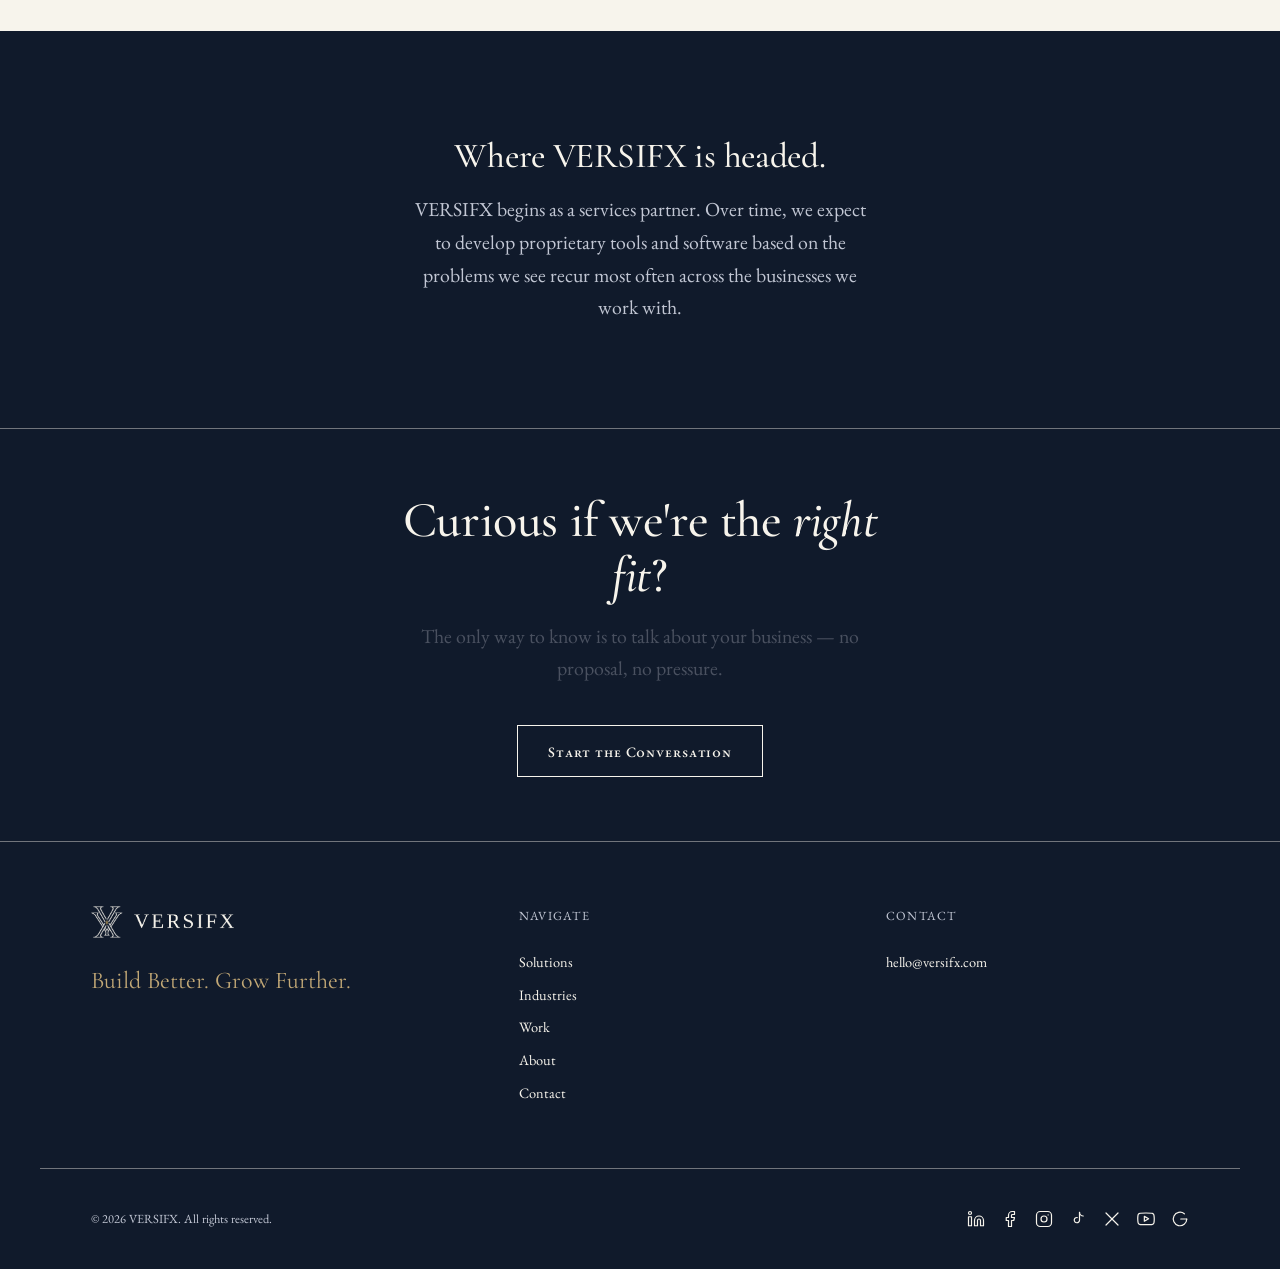
==== commit 8bd4bdb9: "update the txts" ====
--- a/about.html
+++ b/about.html
@@ -153,7 +153,7 @@
       </div>
       <p class="lede" style="margin-top:var(--space-lg); text-align:center; margin-inline:auto;">Every engagement is different.<br>We build around what your business actually needs.</p>
       <div style="display:flex; justify-content:center; margin-top:var(--space-sm);">
-        <a href="contact.html" class="btn btn-primary">Talk to VERSIFX</a>
+        <a href="contact.html" class="btn btn-primary">Start the Conversation <span class="btn-arrow">→</span></a>
       </div>
     </div>
   </section>
@@ -167,7 +167,8 @@
 
   <section class="cta-band" data-reveal>
     <div class="container">
-      <h2 class="h2">Ready to build <em>better</em>?</h2>
+      <h2 class="h2">Curious if we're the <em>right fit</em>?</h2>
+      <p class="lede" style="margin-inline:auto; text-align:center; margin-top:1rem;">The only way to know is to talk about your business — no proposal, no pressure.</p>
       <div class="cta-band-actions">
         <a href="contact.html" class="btn btn-on-dark">Start the Conversation <span class="btn-arrow">→</span></a>
       </div>
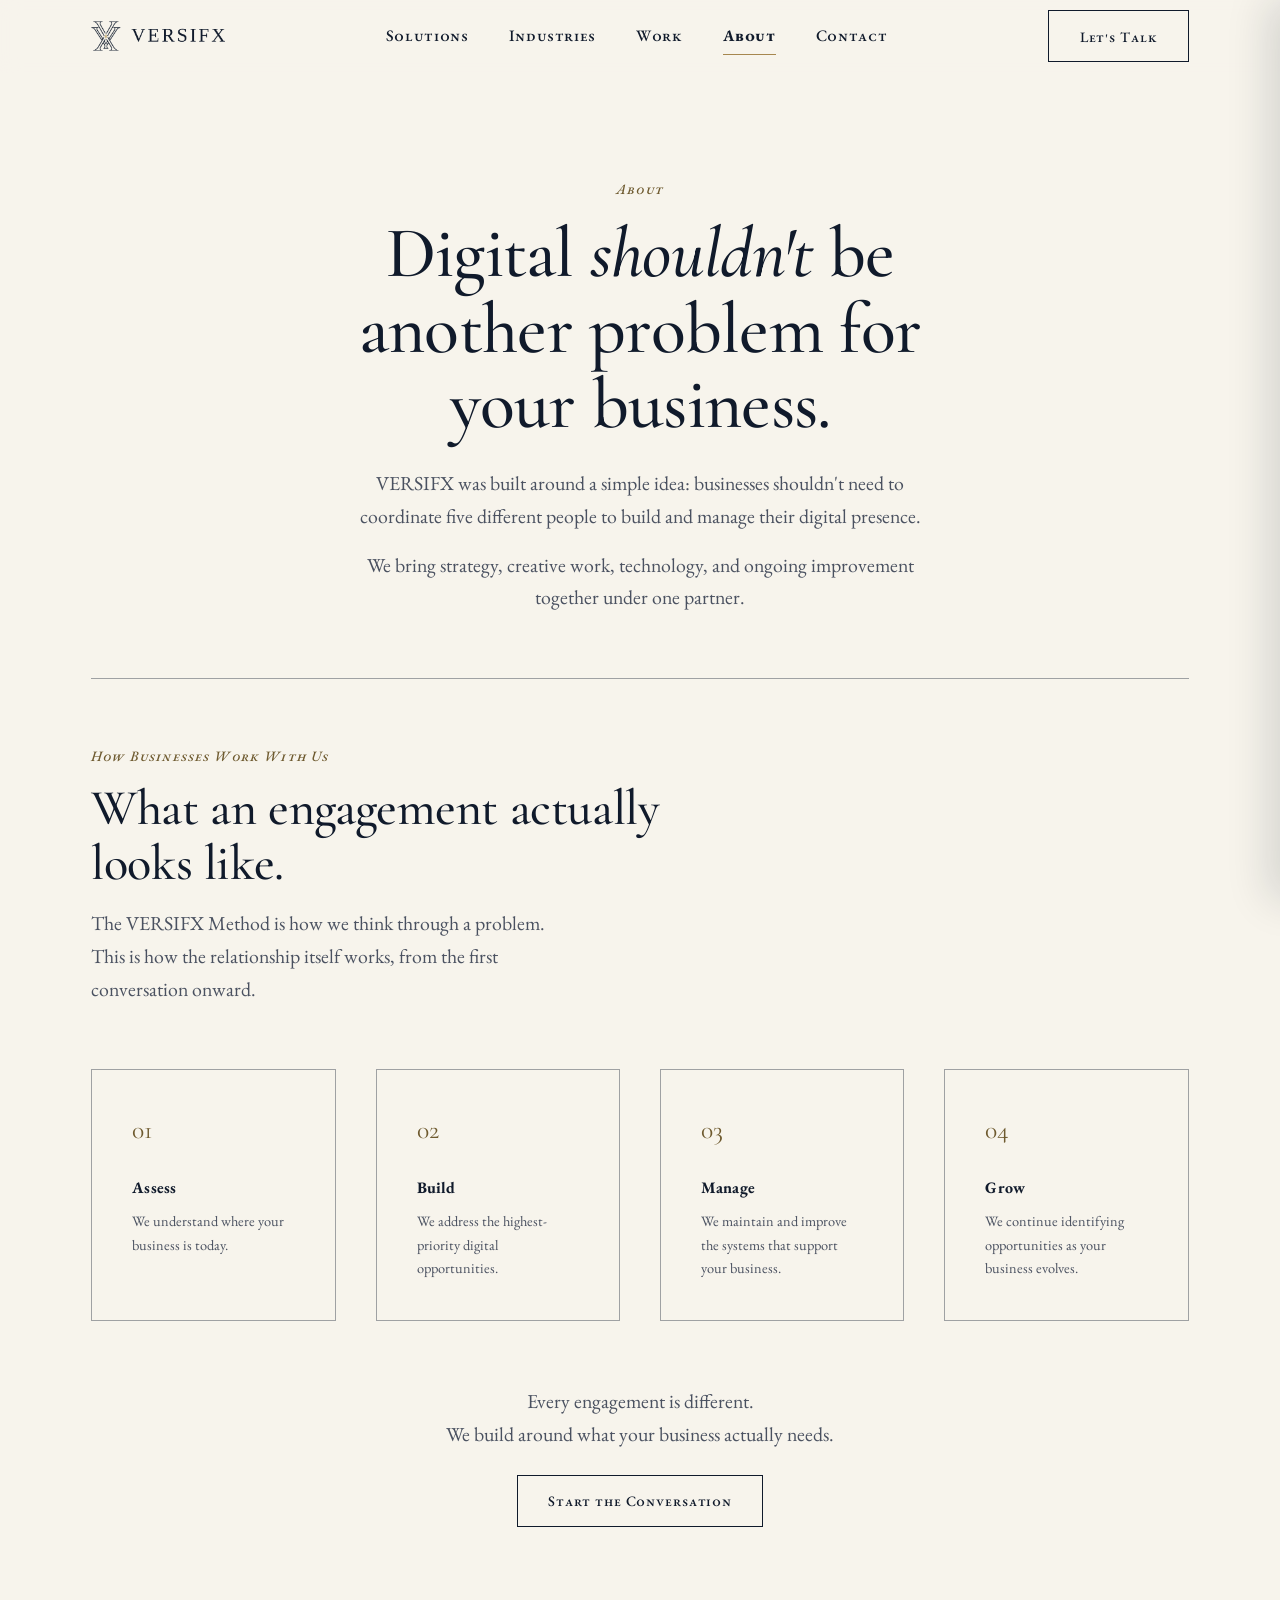
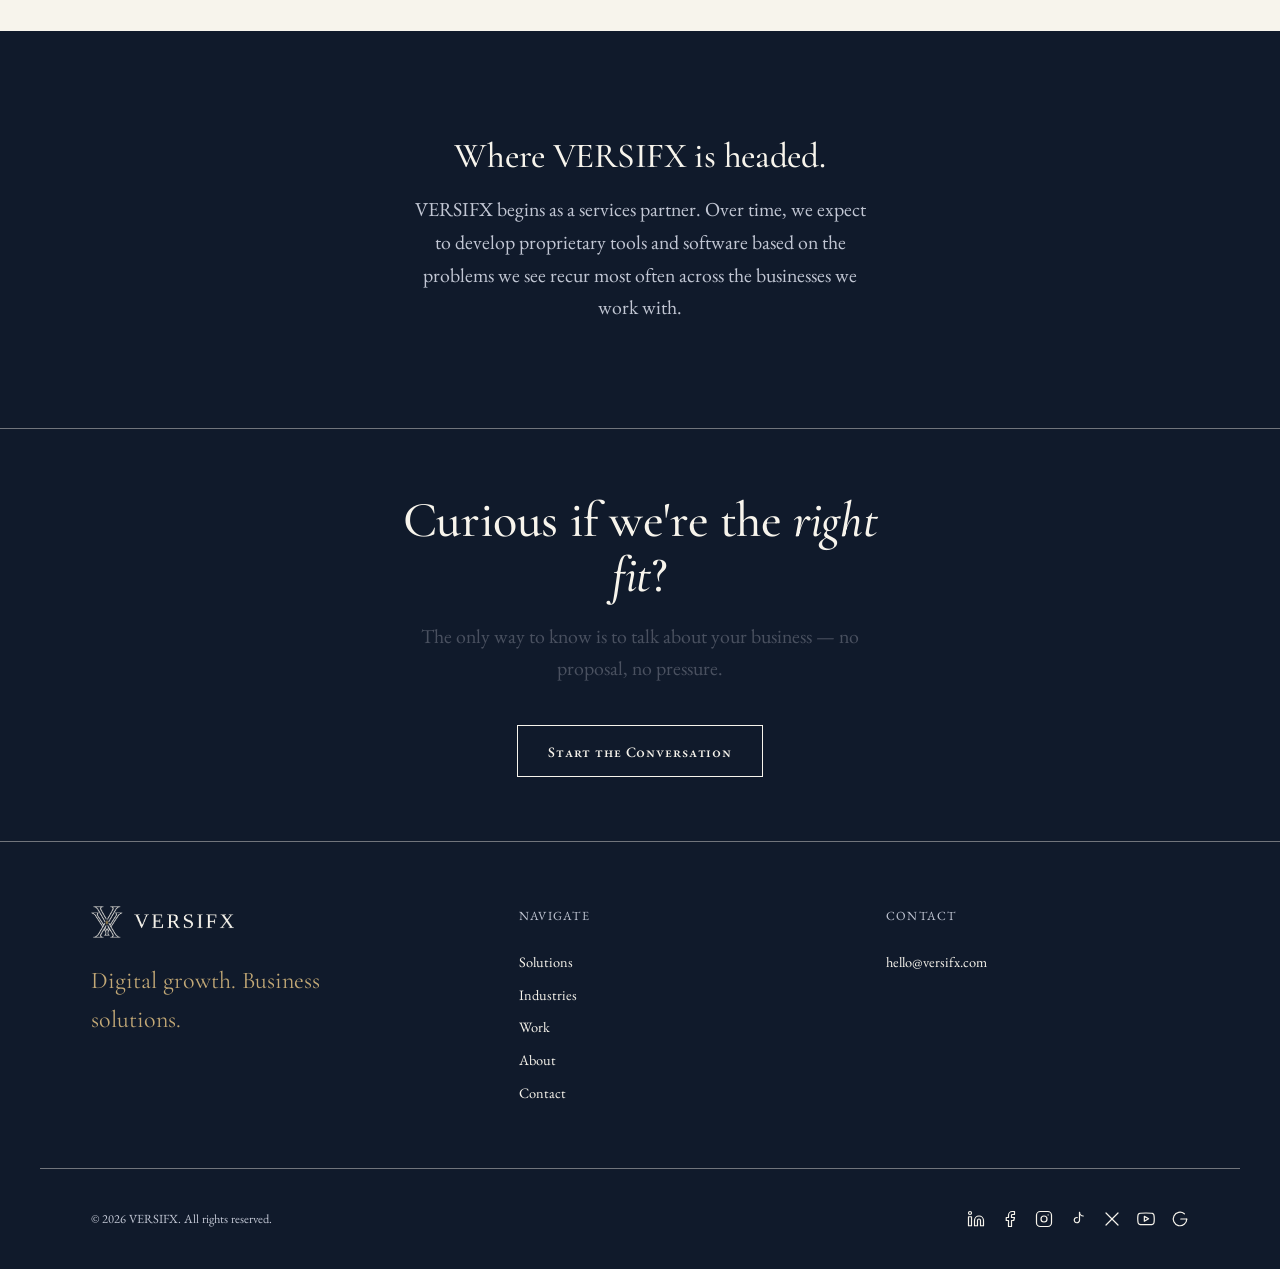
==== commit 743c0b66: "update" ====
--- a/about.html
+++ b/about.html
@@ -27,7 +27,7 @@
       "name": "VERSIFX",
       "url": "https://www.versifx.com/",
       "logo": "https://www.versifx.com/assets/logo/versifx-logo-primary.png",
-      "slogan": "Build Better. Grow Further.",
+      "slogan": "Digital growth. Business solutions.",
       "description": "VERSIFX is a digital growth and business solutions company. It helps businesses build a stronger digital presence, attract customers, and create the systems that support sustainable growth.",
       "email": "hello@versifx.com",
       "knowsAbout": [
@@ -181,7 +181,7 @@
   <div class="container footer-top">
     <div class="footer-brand">
       <img src="assets/logo/versifx-logo-reverse.png" alt="VERSIFX">
-      <p class="footer-tagline">Build Better. Grow Further.</p>
+      <p class="footer-tagline">Digital growth. Business solutions.</p>
     </div>
     <div>
       <div class="footer-heading">Navigate</div>
